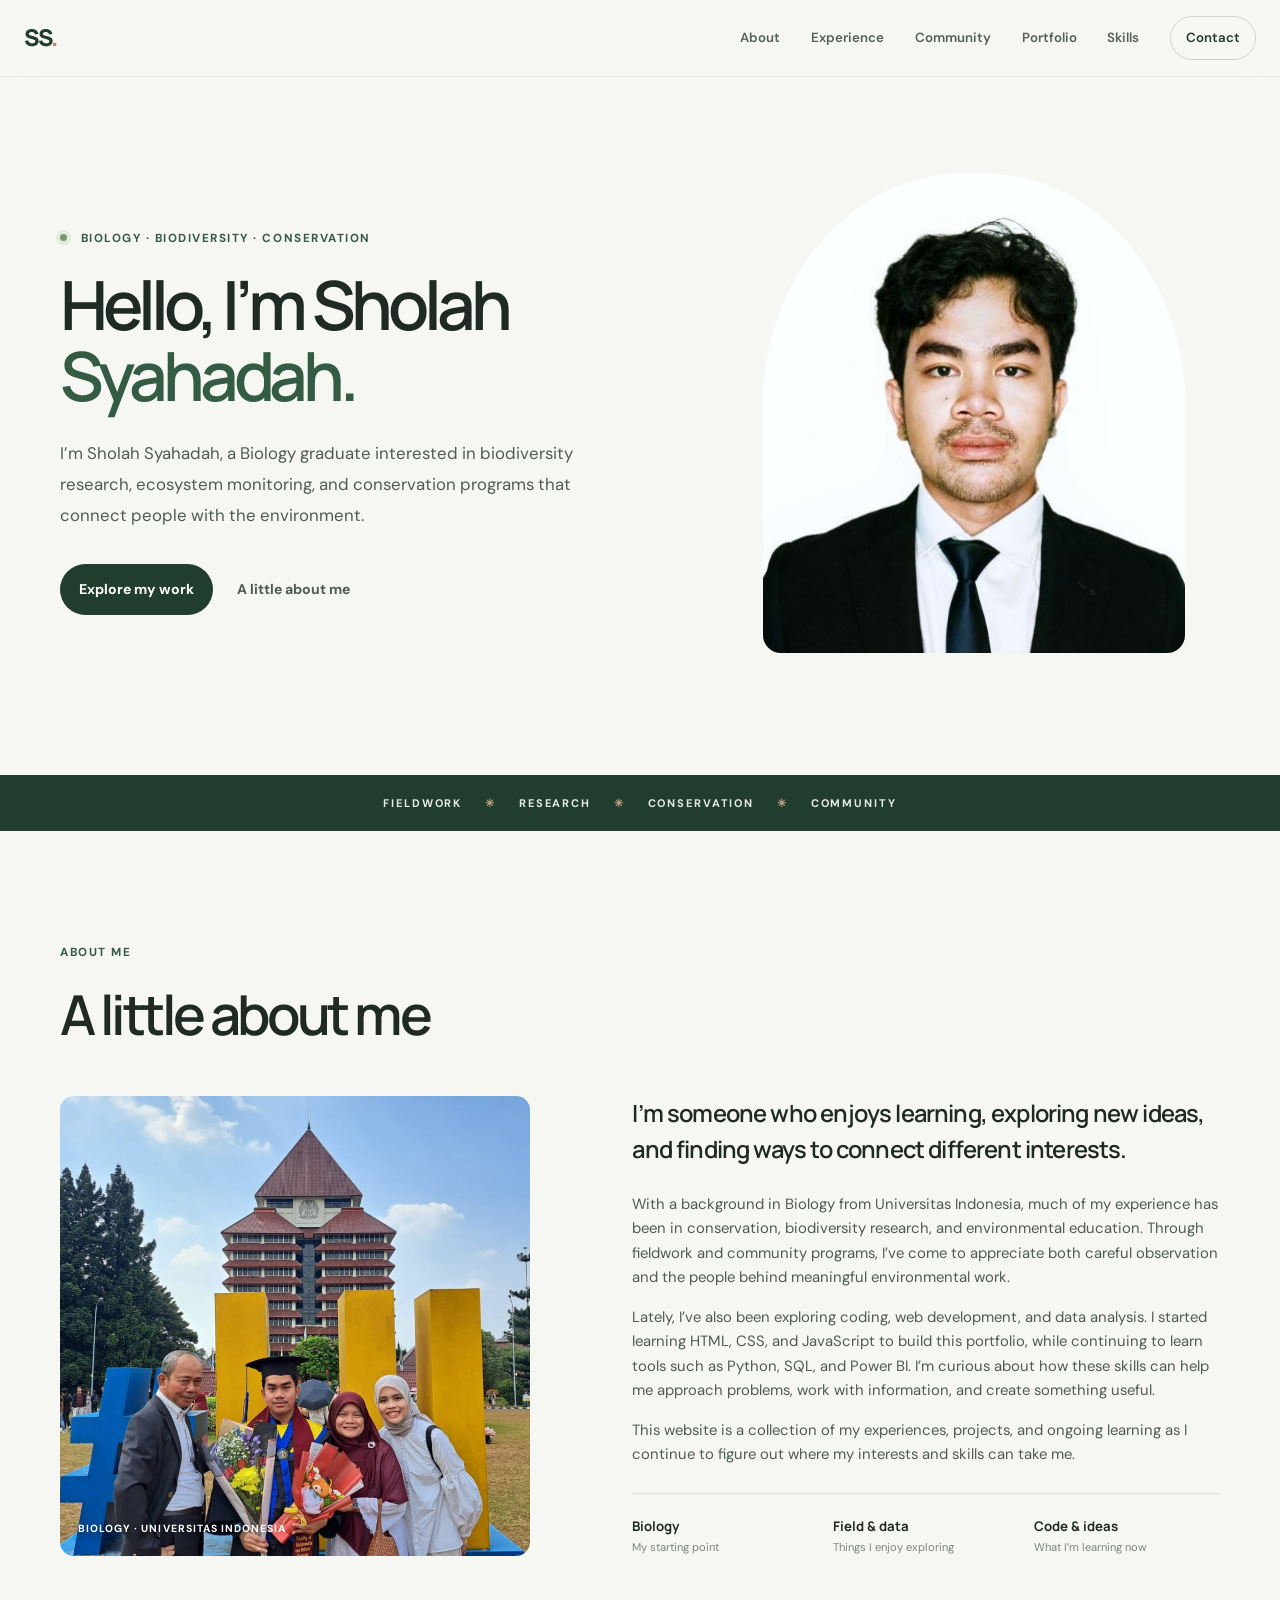
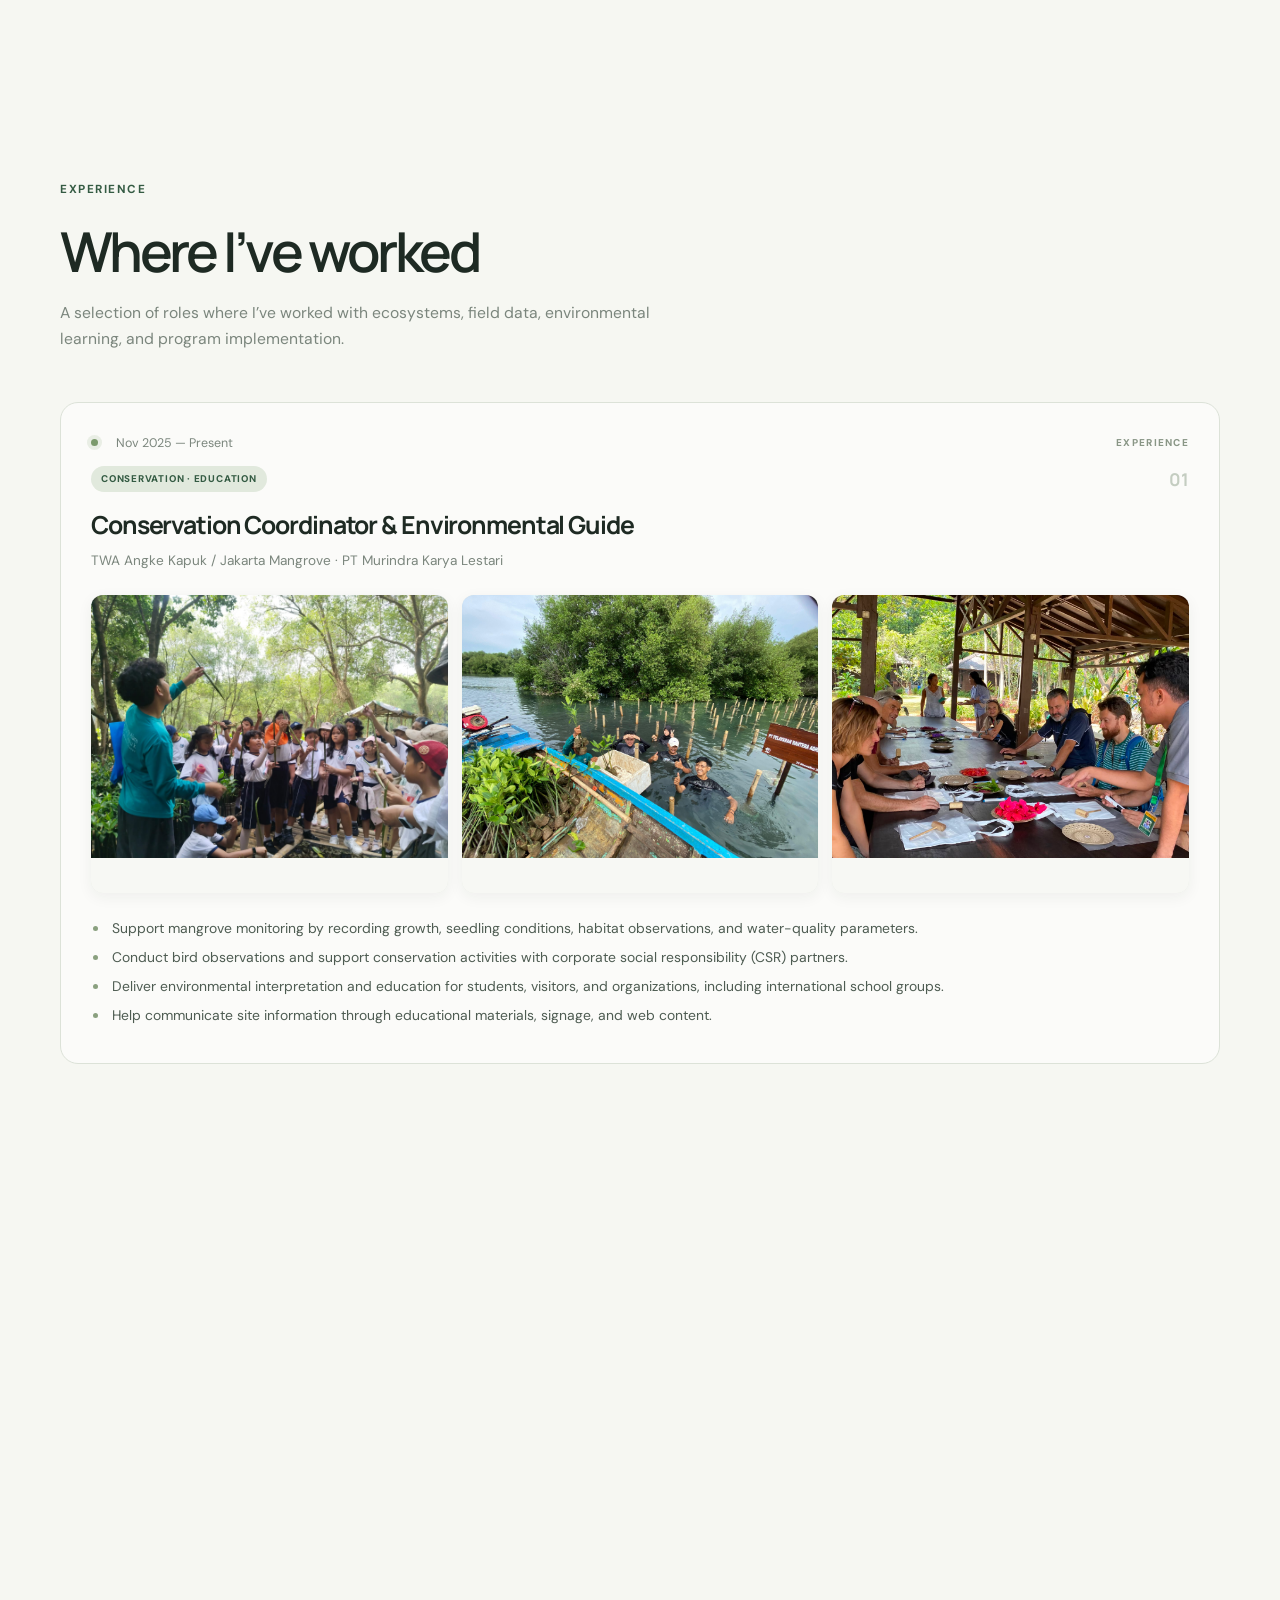
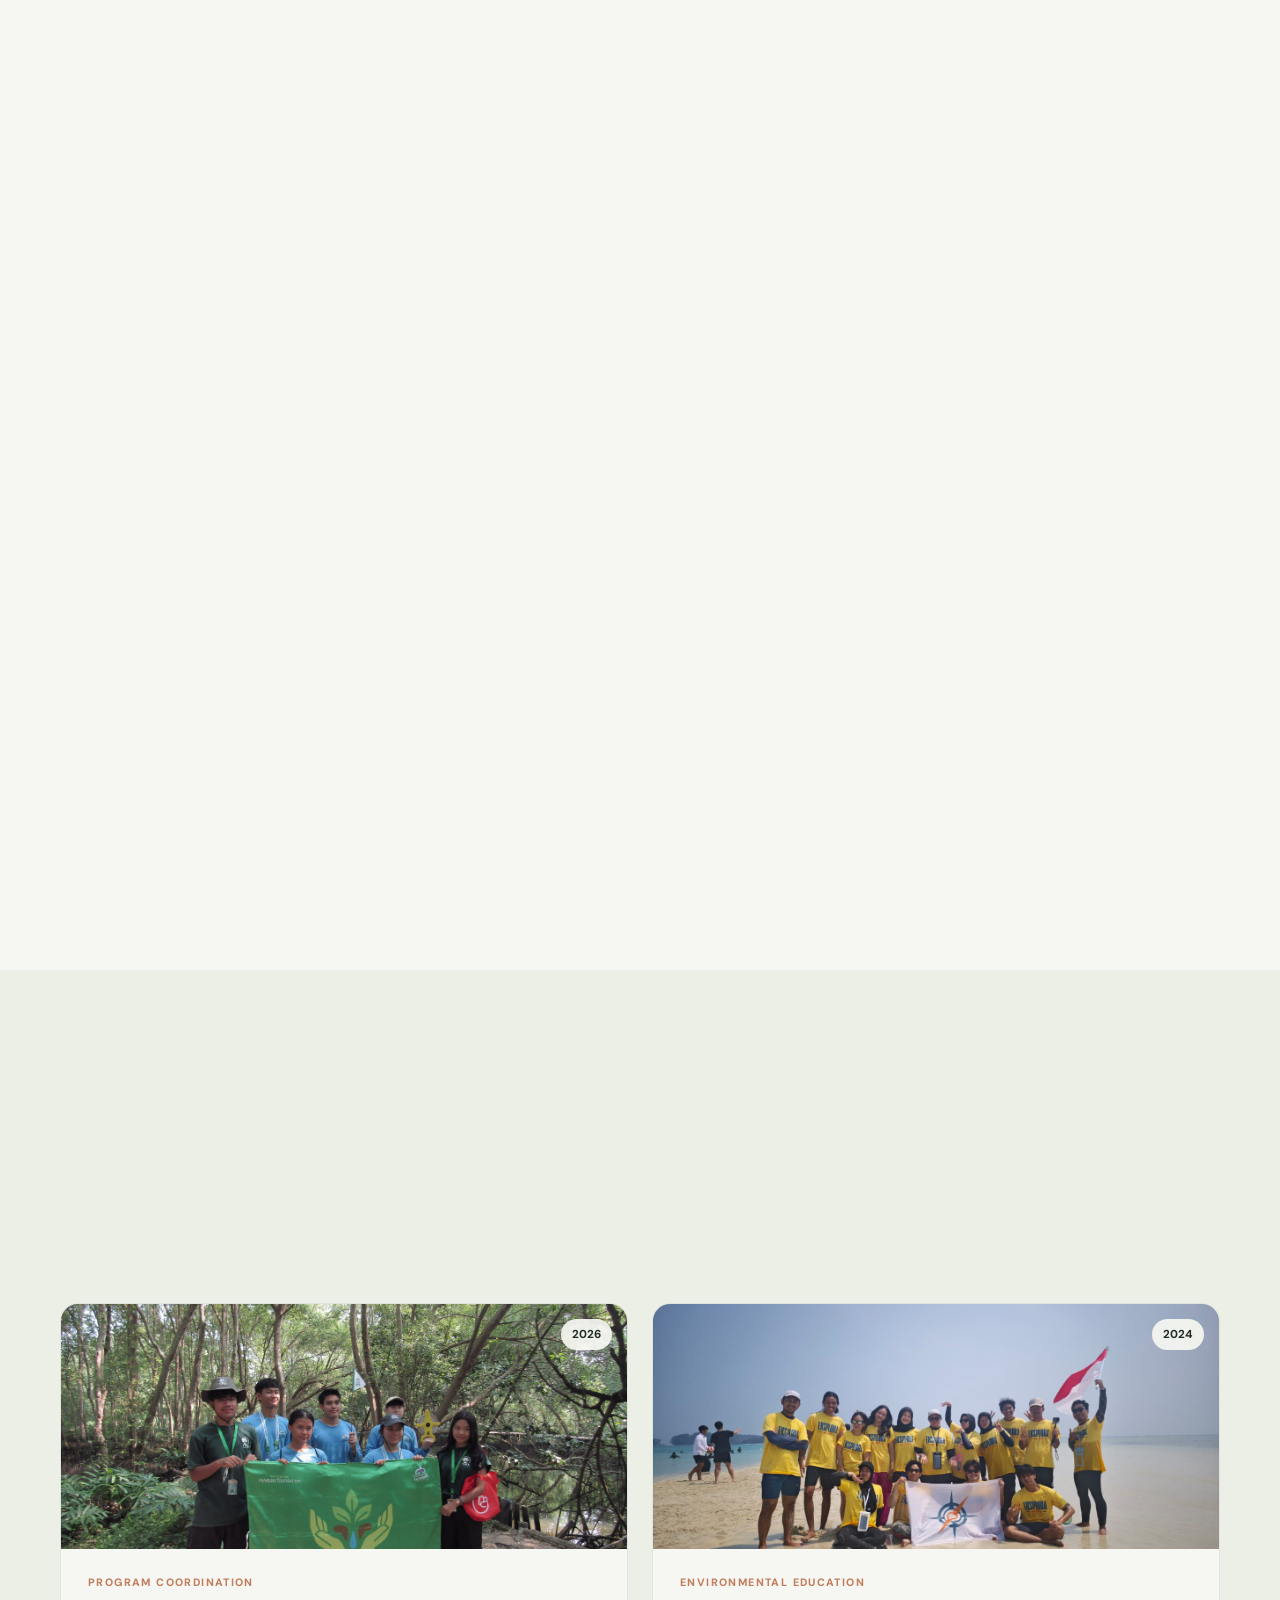
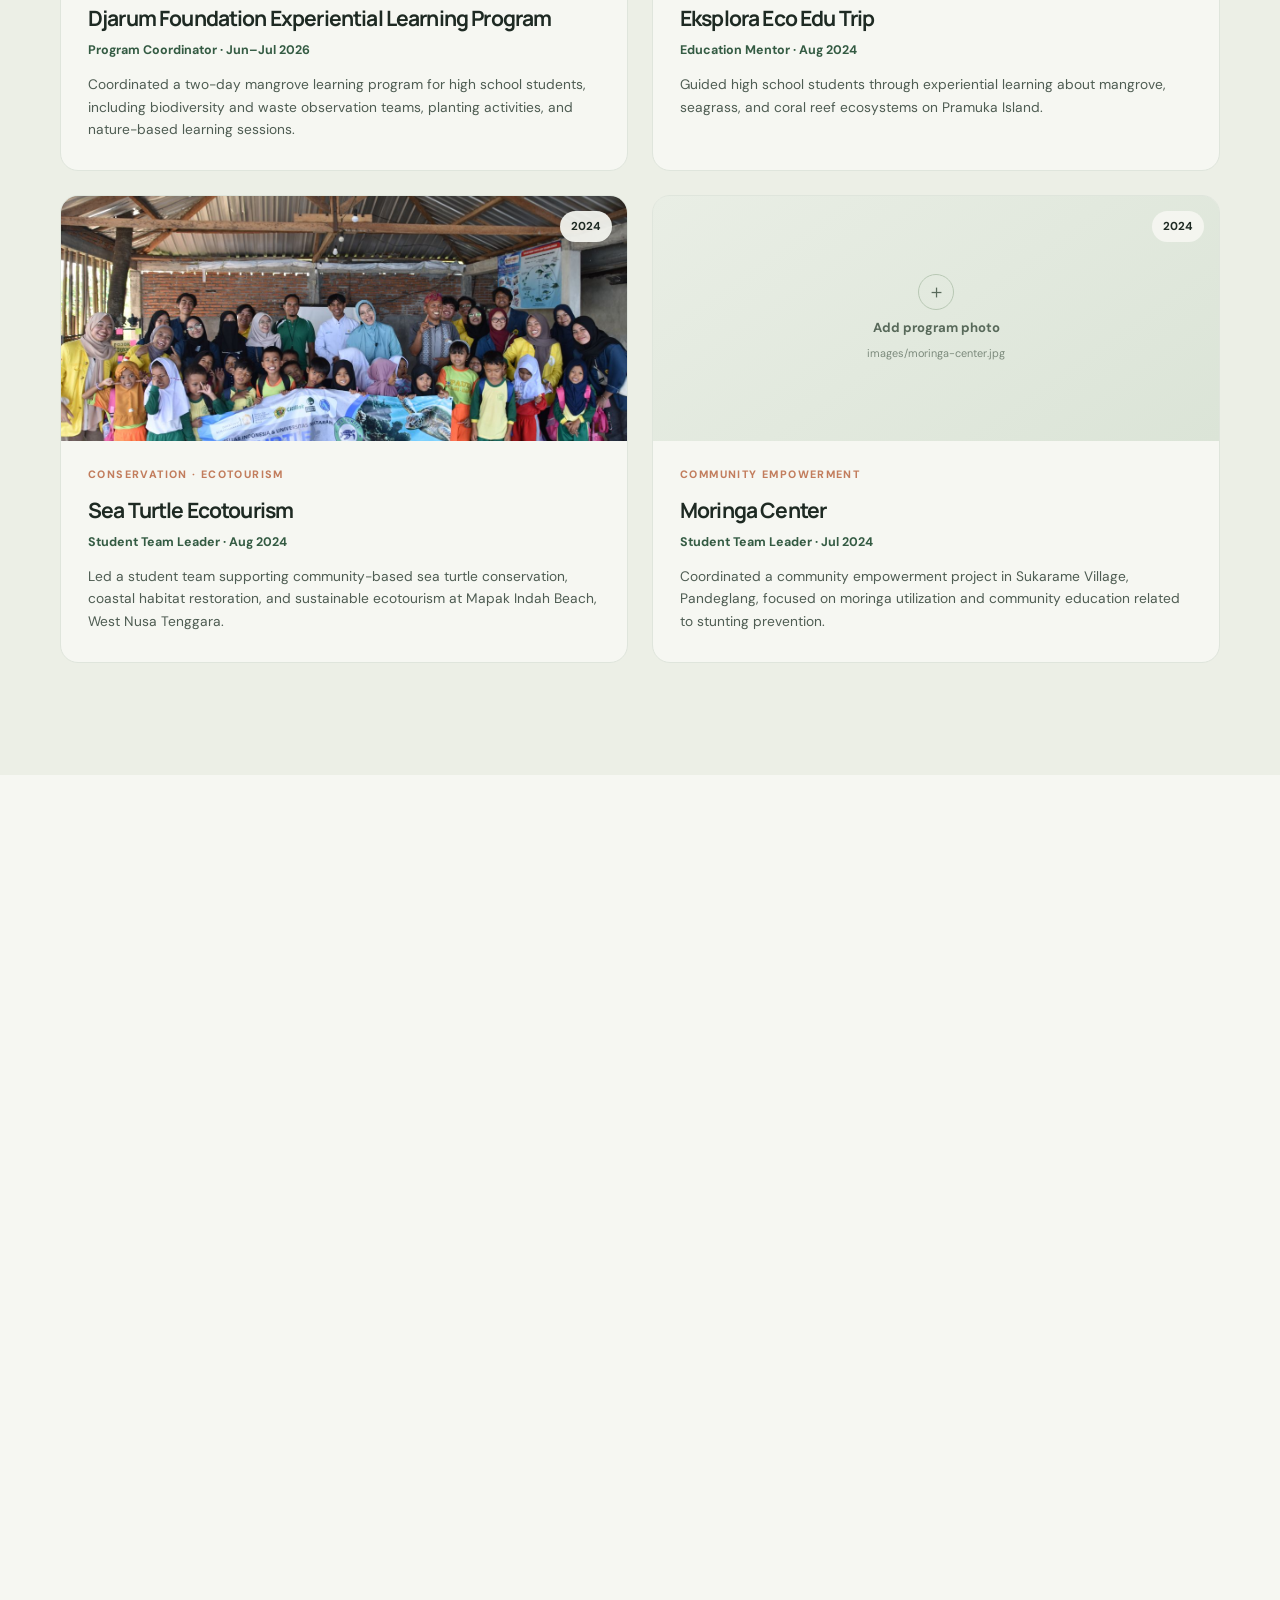
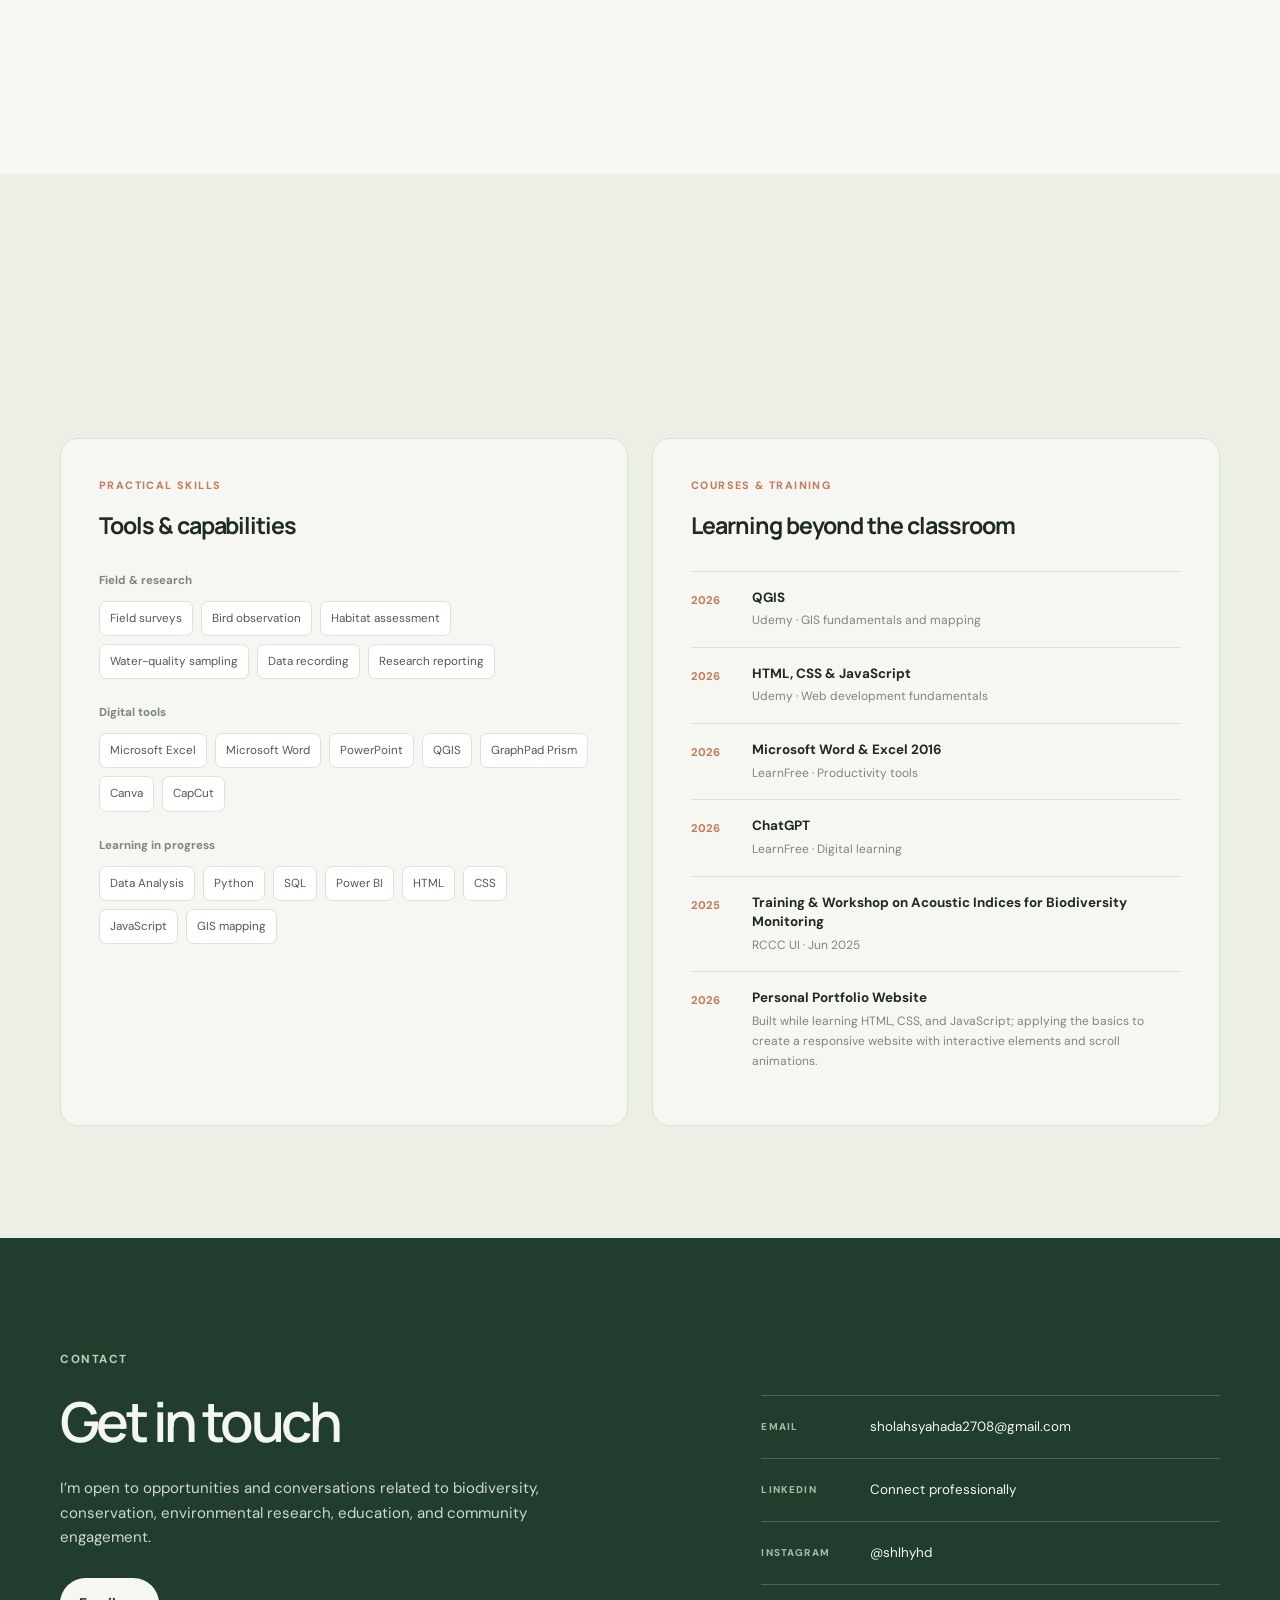
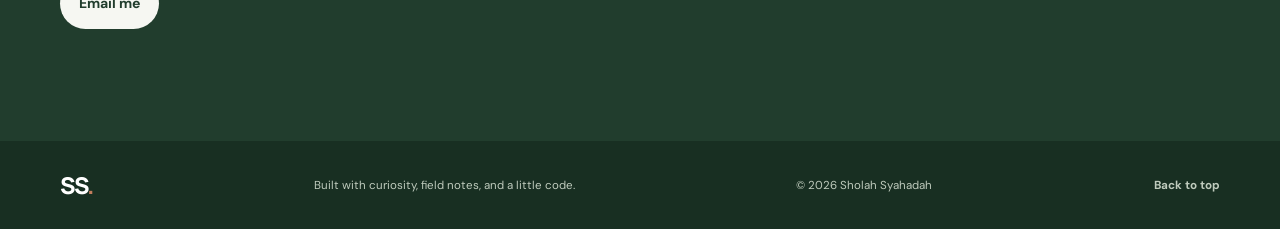
==== index.html @ a50bd627 "Move portfolio website files to repository root. Move portfolio website files to repository root." ====
<!doctype html>
<html lang="en">
  <head>
    <meta charset="UTF-8" />
    <meta name="viewport" content="width=device-width, initial-scale=1.0" />
    <meta name="theme-color" content="#f6f7f2" />
    <meta
      name="description"
      content="Sholah Syahadah — Biology graduate working across biodiversity research, conservation, environmental education, and community engagement."
    />
    <title>Sholah Syahadah | Conservation & Biodiversity</title>
    <link rel="preconnect" href="https://fonts.googleapis.com" />
    <link rel="preconnect" href="https://fonts.gstatic.com" crossorigin />
    <link
      href="https://fonts.googleapis.com/css2?family=DM+Sans:wght@400;500;600;700&family=Manrope:wght@400;500;600;700;800&display=swap"
      rel="stylesheet"
    />
    <link rel="stylesheet" href="style.css" />
    <script src="script.js" defer></script>
  </head>
  <body>
    <a class="skip-link" href="#main">Skip to content</a>

    <header class="site-header" id="top">
      <div class="nav-wrap">
        <a class="brand" href="#top" aria-label="Sholah Syahadah home"
          >SS<span>.</span></a
        >
        <button
          class="menu-toggle"
          type="button"
          aria-label="Open navigation menu"
          aria-expanded="false"
          aria-controls="primary-nav"
        >
          <span></span><span></span>
        </button>
        <nav class="primary-nav" id="primary-nav" aria-label="Main navigation">
          <a href="#about">About</a>
          <a href="#experience">Experience</a>
          <a href="#community">Community</a>
          <a href="#portfolio">Portfolio</a>
          <a href="#learning">Skills</a>
          <a class="nav-contact" href="#contact">Contact</a>
        </nav>
      </div>
    </header>

    <main id="main">
      <section class="hero section-shell">
        <div class="hero-copy reveal">
          <p class="eyebrow">
            <span class="status-dot"></span> Biology · Biodiversity ·
            Conservation
          </p>
          <h1>Hello, I’m Sholah<br /><span>Syahadah.</span></h1>
          <p class="hero-intro">
            I’m Sholah Syahadah, a Biology graduate interested in biodiversity
            research, ecosystem monitoring, and conservation programs that
            connect people with the environment.
          </p>
          <div class="hero-actions">
            <a class="button button-dark" href="#portfolio">Explore my work</a>
            <a class="text-link" href="#about">A little about me</a>
          </div>
        </div>
        <div class="hero-visual reveal reveal-delay">
          <div class="portrait-frame">
            <img
              src="images/foto-diri-sendiri.jpeg"
              alt="Portrait of Sholah Syahadah"
              class="hero-photo"
            />
            <div class="image-placeholder">
              <span class="placeholder-icon">＋</span>
              <strong>Add your portrait</strong>
              <span>images/foto-diri-sendiri.jpeg</span>
            </div>
          </div>
        </div>
      </section>

      <section class="intro-strip">
        <div class="section-shell strip-inner">
          <p>
            FIELDWORK <span>✳</span> RESEARCH <span>✳</span> CONSERVATION
            <span>✳</span> COMMUNITY
          </p>
        </div>
      </section>

      <section class="section-shell section-pad about-section" id="about">
        <div class="section-heading reveal">
          <p class="eyebrow">About Me</p>
          <h2>A little about me</h2>
        </div>
        <div class="about-grid">
          <div class="about-image-wrap reveal">
            <img
              src="images/foto-wisuda.jpeg"
              alt="A photo from Sholah's academic journey"
              loading="lazy"
            />
            <div class="image-placeholder">
              <span class="placeholder-icon">＋</span>
              <strong>Add a graduation or campus photo</strong>
              <span>images/graduation.jpg</span>
            </div>
            <span class="image-index">BIOLOGY · UNIVERSITAS INDONESIA</span>
          </div>
          <div class="about-copy reveal reveal-delay">
            <p class="large-copy">
              I’m someone who enjoys learning, exploring new ideas, and finding
              ways to connect different interests.
            </p>
            <p>
              With a background in Biology from Universitas Indonesia, much of
              my experience has been in conservation, biodiversity research, and
              environmental education. Through fieldwork and community programs,
              I’ve come to appreciate both careful observation and the people
              behind meaningful environmental work.
            </p>
            <p>
              Lately, I’ve also been exploring coding, web development, and data
              analysis. I started learning HTML, CSS, and JavaScript to build
              this portfolio, while continuing to learn tools such as Python,
              SQL, and Power BI. I’m curious about how these skills can help me
              approach problems, work with information, and create something
              useful.
            </p>
            <p>
              This website is a collection of my experiences, projects, and
              ongoing learning as I continue to figure out where my interests
              and skills can take me.
            </p>
            <div class="about-facts">
              <div><strong>Biology</strong><span>My starting point</span></div>
              <div>
                <strong>Field & data</strong
                ><span>Things I enjoy exploring</span>
              </div>
              <div>
                <strong>Code & ideas</strong><span>What I’m learning now</span>
              </div>
            </div>
          </div>
        </div>
      </section>

      <section class="section-shell section-pad" id="experience">
        <div class="section-heading reveal">
          <p class="eyebrow">Experience</p>
          <h2>Where I’ve worked</h2>
          <p class="section-lead">
            A selection of roles where I’ve worked with ecosystems, field data,
            environmental learning, and program implementation.
          </p>
        </div>

        <div class="experience-list">
          <article class="experience-card hover-card reveal">
            <div class="experience-content">
              <div class="experience-meta">
                <div class="experience-date">
                  <span class="date-dot"></span><span>Nov 2025 — Present</span>
                </div>
                <span class="experience-meta-label">EXPERIENCE</span>
              </div>

              <div class="experience-topline">
                <span class="tag">CONSERVATION · EDUCATION</span
                ><span class="card-number">01</span>
              </div>
              <h3>Conservation Coordinator & Environmental Guide</h3>
              <p class="organization">
                TWA Angke Kapuk / Jakarta Mangrove · PT Murindra Karya Lestari
              </p>
              <div class="experience-gallery">
                <figure class="experience-photo image-frame">
                  <img
                    src="images/TWA-1.jpeg"
                    alt="Mangrove conservation activity at TWA Angke Kapuk"
                    loading="lazy"
                  />
                  <div class="image-placeholder">
                    <span class="placeholder-icon">＋</span
                    ><strong>Conservation activity</strong
                    ><span>Add your photo · twa-angke-kapuk.jpg</span>
                  </div>
                  <figcaption></figcaption>
                </figure>
                <figure class="experience-photo image-frame">
                  <img
                    src="images/TWA-2.jpeg"
                    alt="Mangrove monitoring at TWA Angke Kapuk"
                    loading="lazy"
                  />
                  <div class="image-placeholder">
                    <span class="placeholder-icon">＋</span
                    ><strong>Mangrove monitoring</strong
                    ><span>Add your photo · twa-mangrove-monitoring.jpg</span>
                  </div>
                  <figcaption></figcaption>
                </figure>
                <figure class="experience-photo image-frame">
                  <img
                    src="images/TWA-3.jpeg"
                    alt="Environmental education at TWA Angke Kapuk"
                    loading="lazy"
                  />
                  <div class="image-placeholder">
                    <span class="placeholder-icon">＋</span
                    ><strong>Environmental education</strong
                    ><span
                      >Add your photo · twa-environmental-education.jpg</span
                    >
                  </div>
                  <figcaption></figcaption>
                </figure>
              </div>
              <ul class="clean-list">
                <li>
                  Support mangrove monitoring by recording growth, seedling
                  conditions, habitat observations, and water-quality
                  parameters.
                </li>
                <li>
                  Conduct bird observations and support conservation activities
                  with corporate social responsibility (CSR) partners.
                </li>
                <li>
                  Deliver environmental interpretation and education for
                  students, visitors, and organizations, including international
                  school groups.
                </li>
                <li>
                  Help communicate site information through educational
                  materials, signage, and web content.
                </li>
              </ul>
            </div>
          </article>

          <article class="experience-card hover-card reveal">
            <div class="experience-content">
              <div class="experience-meta">
                <div class="experience-date">
                  <span class="date-dot"></span><span>Jul — Aug 2025</span>
                </div>
                <span class="experience-meta-label">EXPERIENCE</span>
              </div>

              <div class="experience-topline">
                <span class="tag">BIODIVERSITY RESEARCH</span
                ><span class="card-number">02</span>
              </div>
              <h3>Biodiversity Research Intern</h3>
              <p class="organization">
                PT Agincourt Resources / RCCC UI · South Tapanuli, North Sumatra
              </p>
              <div class="experience-gallery">
                <figure class="experience-photo image-frame">
                  <img
                    src="images/RCCC-UI-1.jpg"
                    alt="Hornbill biodiversity survey near PT Agincourt Resources"
                    loading="lazy"
                  />
                  <div class="image-placeholder">
                    <span class="placeholder-icon">＋</span
                    ><strong>Forest survey</strong
                    ><span>Add your photo · agincourt-hornbill-survey.jpg</span>
                  </div>
                  <figcaption></figcaption>
                </figure>
                <figure class="experience-photo image-frame">
                  <img
                    src="images/RCCC-UI-2.jpg"
                    alt="Forest fieldwork during hornbill survey"
                    loading="lazy"
                  />
                  <div class="image-placeholder">
                    <span class="placeholder-icon">＋</span
                    ><strong>Field observations</strong
                    ><span>Add your photo · agincourt-forest-survey.jpg</span>
                  </div>
                  <figcaption></figcaption>
                </figure>
                <figure class="experience-photo image-frame">
                  <img
                    src="images/RCCC UI-3.jpeg"
                    alt="Hornbill observation during biodiversity research"
                    loading="lazy"
                  />
                  <div class="image-placeholder">
                    <span class="placeholder-icon">＋</span
                    ><strong>Hornbill research</strong
                    ><span
                      >Add your photo · agincourt-hornbill-observation.jpg</span
                    >
                  </div>
                  <figcaption></figcaption>
                </figure>
              </div>
              <ul class="clean-list">
                <li>
                  Conducted hornbill diversity surveys in conserved forest areas
                  near PT Agincourt Resources’ gold mining operations using the
                  point-count method across five survey routes.
                </li>
                <li>
                  Recorded hornbill observations and survey data, including
                  encounter details and potential nesting trees.
                </li>
                <li>
                  Documented habitat features and potential nesting sites to
                  support the study of hornbill ecology in the survey area.
                </li>
                <li>
                  Organized field records and contributed to research
                  documentation and reporting.
                </li>
              </ul>
              <p class="caution-note">
                Research experience in forest biodiversity surveys near a mining
                area; not a direct assessment of mining impacts.
              </p>
            </div>
          </article>

          <article class="experience-card hover-card reveal">
            <div class="experience-content">
              <div class="experience-meta">
                <div class="experience-date">
                  <span class="date-dot"></span><span>Feb 2024 — Jun 2025</span>
                </div>
                <span class="experience-meta-label">EXPERIENCE</span>
              </div>

              <div class="experience-topline">
                <span class="tag">LABORATORY · DATA</span
                ><span class="card-number">03</span>
              </div>
              <h3>Laboratory Assistant</h3>
              <p class="organization">
                Department of Biology, Universitas Indonesia
              </p>
              <div class="experience-gallery">
                <figure class="experience-photo image-frame">
                  <img
                    src="images/Aslab-1.jpeg"
                    alt="Biology laboratory activities at Universitas Indonesia"
                    loading="lazy"
                  />
                  <div class="image-placeholder">
                    <span class="placeholder-icon">＋</span
                    ><strong>Laboratory practical</strong
                    ><span>Add your photo · ui-laboratory-assistant.jpg</span>
                  </div>
                  <figcaption></figcaption>
                </figure>
                <figure class="experience-photo image-frame">
                  <img
                    src="images/Aslab-2.jpeg"
                    alt="Laboratory practical at Universitas Indonesia"
                    loading="lazy"
                  />
                  <div class="image-placeholder">
                    <span class="placeholder-icon">＋</span
                    ><strong>Student guidance</strong
                    ><span>Add your photo · ui-lab-practical.jpg</span>
                  </div>
                  <figcaption></figcaption>
                </figure>
                <figure class="experience-photo image-frame">
                  <img
                    src="images/Aslab-3.jpeg"
                    alt="Laboratory preparation at Universitas Indonesia"
                    loading="lazy"
                  />
                  <div class="image-placeholder">
                    <span class="placeholder-icon">＋</span
                    ><strong>Lab preparation</strong
                    ><span>Add your photo · ui-lab-preparation.jpg</span>
                  </div>
                  <figcaption></figcaption>
                </figure>
              </div>
              <ul class="clean-list">
                <li>
                  Supported practical sessions in Animal Structure, Animal
                  Diversity, Animal Physiology, and Ecology.
                </li>
                <li>
                  Assisted with laboratory preparation, student guidance, sample
                  handling, and water and blood sampling activities.
                </li>
                <li>
                  Coordinated assistant schedules, task allocation, preparation,
                  and documentation with instructors and fellow assistants.
                </li>
              </ul>
            </div>
          </article>
        </div>
      </section>

      <section class="community-section" id="community">
        <div class="section-shell section-pad">
          <div class="section-heading reveal">
            <p class="eyebrow">Community & Volunteering</p>
            <h2>Community and environmental programs</h2>
            <p class="section-lead">
              I’ve supported learning and community programs that bring
              environmental topics closer to students and local communities.
            </p>
          </div>

          <div class="program-grid">
            <article class="program-card hover-card reveal">
              <div class="program-image">
                <img
                  src="images/Kegiatan-djarum-1.JPG"
                  alt="Student experiential learning program at a mangrove site"
                  loading="lazy"
                />
                <div class="image-placeholder">
                  <span class="placeholder-icon">＋</span
                  ><strong>Add program photo</strong
                  ><span>images/djarum-program.jpg</span>
                </div>
                <span class="program-year">2026</span>
              </div>
              <div class="program-body">
                <p class="card-kicker">PROGRAM COORDINATION</p>
                <h3>Djarum Foundation Experiential Learning Program</h3>
                <p class="program-role">Program Coordinator · Jun–Jul 2026</p>
                <p>
                  Coordinated a two-day mangrove learning program for high
                  school students, including biodiversity and waste observation
                  teams, planting activities, and nature-based learning
                  sessions.
                </p>
              </div>
            </article>

            <article class="program-card hover-card reveal">
              <div class="program-image">
                <img
                  src="images/Eksplora.jpeg"
                  alt="Environmental education activity with students"
                  loading="lazy"
                />
                <div class="image-placeholder">
                  <span class="placeholder-icon">＋</span
                  ><strong>Add program photo</strong
                  ><span>images/explora-eco-edu.jpg</span>
                </div>
                <span class="program-year">2024</span>
              </div>
              <div class="program-body">
                <p class="card-kicker">ENVIRONMENTAL EDUCATION</p>
                <h3>Eksplora Eco Edu Trip</h3>
                <p class="program-role">Education Mentor · Aug 2024</p>
                <p>
                  Guided high school students through experiential learning
                  about mangrove, seagrass, and coral reef ecosystems on Pramuka
                  Island.
                </p>
              </div>
            </article>

            <article class="program-card hover-card reveal">
              <div class="program-image">
                <img
                  src="images/Sea-turtle-ecotourism.jpg"
                  alt="Coastal conservation and sea turtle ecotourism program"
                  loading="lazy"
                />
                <div class="image-placeholder">
                  <span class="placeholder-icon">＋</span
                  ><strong>Add program photo</strong
                  ><span>images/sea-turtle-program.jpg</span>
                </div>
                <span class="program-year">2024</span>
              </div>
              <div class="program-body">
                <p class="card-kicker">CONSERVATION · ECOTOURISM</p>
                <h3>Sea Turtle Ecotourism</h3>
                <p class="program-role">Student Team Leader · Aug 2024</p>
                <p>
                  Led a student team supporting community-based sea turtle
                  conservation, coastal habitat restoration, and sustainable
                  ecotourism at Mapak Indah Beach, West Nusa Tenggara.
                </p>
              </div>
            </article>

            <article class="program-card hover-card reveal">
              <div class="program-image">
                <img
                  src="images/moringa-center.jpg"
                  alt="Community empowerment program in Pandeglang"
                  loading="lazy"
                />
                <div class="image-placeholder">
                  <span class="placeholder-icon">＋</span
                  ><strong>Add program photo</strong
                  ><span>images/moringa-center.jpg</span>
                </div>
                <span class="program-year">2024</span>
              </div>
              <div class="program-body">
                <p class="card-kicker">COMMUNITY EMPOWERMENT</p>
                <h3>Moringa Center</h3>
                <p class="program-role">Student Team Leader · Jul 2024</p>
                <p>
                  Coordinated a community empowerment project in Sukarame
                  Village, Pandeglang, focused on moringa utilization and
                  community education related to stunting prevention.
                </p>
              </div>
            </article>
          </div>
        </div>
      </section>

      <section
        class="section-shell section-pad portfolio-section"
        id="portfolio"
      >
        <div class="section-heading reveal">
          <p class="eyebrow">Projects</p>
          <h2>Selected projects and research</h2>
          <p class="section-lead">
            A closer look at field projects, biodiversity work, and science
            communication that have shaped my interests.
          </p>
        </div>

        <div class="project-grid">
          <article class="project-card hover-card reveal">
            <div class="project-image">
              <img
                src="images/Ekspresso.jpeg"
                alt="Marine biodiversity expedition at Pari Island"
                loading="lazy"
              />
              <div class="image-placeholder">
                <span class="placeholder-icon">＋</span
                ><strong>Add expedition photo</strong
                ><span>images/ekspresso-expedition.jpg</span>
              </div>
              <span class="project-type">MARINE BIODIVERSITY</span>
            </div>
            <div class="project-body">
              <p class="project-meta">EKSPRESSO UI · JUL 2023</p>
              <h3>Pari Island Biodiversity Expedition</h3>
              <p>
                Worked as Project Officer and Expeditioner on a marine
                biodiversity expedition, supporting field activities related to
                seagrass cover, coral reef cover, and marine fish diversity.
              </p>
            </div>
          </article>

          <article class="project-card hover-card reveal">
            <div class="project-image">
              <img
                src="images/Wisuda.jpg"
                alt="Sholah at the undergraduate thesis defense, with the research title displayed on screen"
                loading="lazy"
              />
              <div class="image-placeholder">
                <span class="placeholder-icon">＋</span
                ><strong>Add thesis defense photo</strong
                ><span>images/thesis-defense.jpg</span>
              </div>
              <span class="project-type">ECOLOGICAL DATA</span>
            </div>
            <div class="project-body">
              <p class="project-meta">UNDERGRADUATE THESIS · 2025</p>
              <h3>Peatland Habitat Assessment</h3>
              <p>
                Investigated physicochemical conditions in the habitat of
                <em>Utricularia gibba</em> L. at Haji Muksin Canal, West
                Kalimantan, using repeated water-quality measurements and
                statistical analysis.
              </p>
            </div>
          </article>

          <article class="project-card hover-card reveal">
            <div class="project-image">
              <img
                src="images/Puskurjar.jpg"
                alt="Biodiversity learning materials and curriculum development"
                loading="lazy"
              />
              <div class="image-placeholder">
                <span class="placeholder-icon">＋</span
                ><strong>Add learning material photo</strong
                ><span>images/curriculum-module.jpg</span>
              </div>
              <span class="project-type">SCIENCE COMMUNICATION</span>
            </div>
            <div class="project-body">
              <p class="project-meta">PUSKURJAR · MAR–MAY 2024</p>
              <h3>Biodiversity Learning Module</h3>
              <p>
                Contributed to curriculum materials on biodiversity, including
                classification, ecological interactions, and conservation, with
                attention to scientific accuracy and clear learning objectives.
              </p>
            </div>
          </article>
        </div>
        <p class="portfolio-note reveal">
          This website is a growing record of my work. More field notes, project
          documentation, and data visualizations can be added over time.
        </p>
      </section>

      <section class="learning-section" id="learning">
        <div class="section-shell section-pad">
          <div class="section-heading reveal">
            <p class="eyebrow">Skills & Learning</p>
            <h2>Skills and learning</h2>
          </div>
          <div class="learning-grid">
            <div class="skills-panel hover-card reveal">
              <p class="card-kicker">PRACTICAL SKILLS</p>
              <h3>Tools &amp; capabilities</h3>
              <div class="skill-group">
                <span class="skill-label">Field & research</span>
                <div class="skill-tags">
                  <span>Field surveys</span><span>Bird observation</span
                  ><span>Habitat assessment</span
                  ><span>Water-quality sampling</span><span>Data recording</span
                  ><span>Research reporting</span>
                </div>
              </div>
              <div class="skill-group">
                <span class="skill-label">Digital tools</span>
                <div class="skill-tags">
                  <span>Microsoft Excel</span><span>Microsoft Word</span
                  ><span>PowerPoint</span><span>QGIS</span
                  ><span>GraphPad Prism</span><span>Canva</span
                  ><span>CapCut</span>
                </div>
              </div>
              <div class="skill-group">
                <span class="skill-label">Learning in progress</span>
                <div class="skill-tags">
                  <span>Data Analysis</span><span>Python</span><span>SQL</span
                  ><span>Power BI</span><span>HTML</span><span>CSS</span
                  ><span>JavaScript</span><span>GIS mapping</span>
                </div>
              </div>
            </div>
            <div class="courses-panel hover-card reveal reveal-delay">
              <p class="card-kicker">COURSES & TRAINING</p>
              <h3>Learning beyond the classroom</h3>
              <div class="course-item">
                <span class="course-year">2026</span>
                <div>
                  <strong>QGIS</strong
                  ><span>Udemy · GIS fundamentals and mapping</span>
                </div>
              </div>
              <div class="course-item">
                <span class="course-year">2026</span>
                <div>
                  <strong>HTML, CSS & JavaScript</strong
                  ><span>Udemy · Web development fundamentals</span>
                </div>
              </div>
              <div class="course-item">
                <span class="course-year">2026</span>
                <div>
                  <strong>Microsoft Word & Excel 2016</strong
                  ><span>LearnFree · Productivity tools</span>
                </div>
              </div>
              <div class="course-item">
                <span class="course-year">2026</span>
                <div>
                  <strong>ChatGPT</strong
                  ><span>LearnFree · Digital learning</span>
                </div>
              </div>
              <div class="course-item">
                <span class="course-year">2025</span>
                <div>
                  <strong
                    >Training & Workshop on Acoustic Indices for Biodiversity
                    Monitoring</strong
                  ><span>RCCC UI · Jun 2025</span>
                </div>
              </div>
              <div class="course-item">
                <span class="course-year">2026</span>
                <div>
                  <strong>Personal Portfolio Website</strong
                  ><span
                    >Built while learning HTML, CSS, and JavaScript; applying
                    the basics to create a responsive website with interactive
                    elements and scroll animations.</span
                  >
                </div>
              </div>
            </div>
          </div>
        </div>
      </section>

      <section class="contact-section" id="contact">
        <div class="section-shell section-pad contact-grid">
          <div class="contact-copy reveal">
            <p class="eyebrow">Contact</p>
            <h2>Get in touch</h2>
            <p>
              I’m open to opportunities and conversations related to
              biodiversity, conservation, environmental research, education, and
              community engagement.
            </p>
            <a
              class="button button-light"
              href="mailto:sholahsyahada2708@gmail.com"
              >Email me</a
            >
          </div>
          <div class="contact-links reveal reveal-delay">
            <a href="mailto:sholahsyahada2708@gmail.com"
              ><span class="contact-label">EMAIL</span
              ><span>sholahsyahada2708@gmail.com</span></a
            >
            <a
              href="https://www.linkedin.com/in/sholah-syahadah/"
              target="_blank"
              rel="noopener noreferrer"
              ><span class="contact-label">LINKEDIN</span
              ><span>Connect professionally</span></a
            >
            <a
              href="https://www.instagram.com/shlhyhd/"
              target="_blank"
              rel="noopener noreferrer"
              ><span class="contact-label">INSTAGRAM</span
              ><span>@shlhyhd</span></a
            >
          </div>
        </div>
      </section>
    </main>

    <footer class="site-footer">
      <div class="section-shell footer-inner">
        <a class="brand footer-brand" href="#top">SS<span>.</span></a>
        <p>Built with curiosity, field notes, and a little code.</p>
        <p>© <span id="year"></span> Sholah Syahadah</p>
        <a class="back-top" href="#top">Back to top</a>
      </div>
    </footer>
  </body>
</html>
---- style.css ----
/* -------------------------------------------------------
   SHOLAH SYAHADAH — portfolio styles
   Palette: warm off-white, forest green, muted clay
-------------------------------------------------------- */
:root {
  --paper: #f6f7f2;
  --paper-deep: #ecefe6;
  --white: #ffffff;
  --ink: #1e2a23;
  --ink-soft: #4e5c52;
  --muted: #7b867d;
  --line: #dce2d8;
  --green: #345b43;
  --green-dark: #213d2d;
  --green-pale: #e1e9dd;
  --clay: #c27d5d;
  --radius: 18px;
  --shadow: 0 14px 40px rgba(31, 54, 39, .08);
  --font-body: "DM Sans", sans-serif;
  --font-display: "Manrope", sans-serif;
}
* { box-sizing: border-box; }
html { scroll-behavior: smooth; scroll-padding-top: 90px; }
body { margin: 0; background: var(--paper); color: var(--ink); font-family: var(--font-body); line-height: 1.65; -webkit-font-smoothing: antialiased; }
img { display: block; width: 100%; height: 100%; object-fit: cover; }
a { color: inherit; text-decoration: none; }
button, a { -webkit-tap-highlight-color: transparent; }
button { font: inherit; }
::selection { background: #cdddc8; color: var(--ink); }
.section-shell { width: min(1160px, calc(100% - 64px)); margin-inline: auto; }
.section-pad { padding-block: 112px; }
.skip-link { position: absolute; left: 16px; top: -60px; z-index: 999; background: var(--green-dark); color: white; padding: 10px 14px; border-radius: 8px; }
.skip-link:focus { top: 12px; }
.site-header { position: sticky; top: 0; z-index: 100; background: rgba(246,247,242,.88); backdrop-filter: blur(16px); border-bottom: 1px solid rgba(220,226,216,.72); }
.nav-wrap { width: min(1240px, calc(100% - 48px)); min-height: 76px; margin: auto; display: flex; align-items: center; justify-content: space-between; gap: 28px; }
.brand { font: 800 1.45rem/1 var(--font-display); letter-spacing: -.08em; color: var(--green-dark); }
.brand span { color: var(--clay); }
.primary-nav { display: flex; align-items: center; gap: clamp(16px, 2.4vw, 32px); }
.primary-nav a { color: #536057; font-size: .83rem; font-weight: 600; transition: color .2s ease; }
.primary-nav a:hover, .primary-nav a:focus-visible { color: var(--clay); }
.primary-nav .nav-contact { color: var(--green-dark); padding: 10px 15px; border: 1px solid #cbd5c9; border-radius: 999px; }
.nav-contact span { margin-left: 7px; }
.menu-toggle { display: none; border: 1px solid var(--line); background: transparent; border-radius: 10px; width: 44px; height: 42px; padding: 11px; cursor: pointer; }
.menu-toggle span { display: block; width: 100%; height: 2px; background: var(--ink); margin: 5px 0; transition: transform .25s ease; }

.hero { min-height: 690px; padding-block: 78px 86px; display: grid; grid-template-columns: 1.05fr .85fr; align-items: center; gap: clamp(44px, 8vw, 110px); position: relative; }
.eyebrow { color: var(--green); font-size: .73rem; font-weight: 700; letter-spacing: .13em; text-transform: uppercase; margin: 0 0 20px; }
.status-dot, .date-dot { display: inline-block; width: 7px; height: 7px; border-radius: 50%; background: #7b9a6c; margin-right: 9px; vertical-align: 1px; box-shadow: 0 0 0 4px rgba(123,154,108,.14); }
h1, h2, h3, h4, p { margin-top: 0; }
h1, h2, h3 { font-family: var(--font-display); }
h1 { font-size: clamp(2.8rem, 5.3vw, 5.15rem); letter-spacing: -.075em; line-height: 1.06; font-weight: 600; margin-bottom: 26px; }
h1 span, h2 span { color: var(--green); }
.hero-intro { color: var(--ink-soft); max-width: 570px; font-size: 1.05rem; line-height: 1.85; }
.hero-actions { display: flex; align-items: center; gap: 24px; flex-wrap: wrap; margin-top: 32px; }
.button { display: inline-flex; align-items: center; justify-content: center; gap: 18px; padding: 14px 19px; border-radius: 999px; font-weight: 700; font-size: .88rem; transition: transform .22s ease, box-shadow .22s ease, background .22s ease; }
.button:hover { transform: translateY(-3px); box-shadow: 0 10px 22px rgba(30,42,35,.13); }
.button-dark { background: var(--green-dark); color: white; }
.button-dark:hover { background: var(--green); }
.button-light { background: var(--paper); color: var(--green-dark); }
.text-link { font-size: .88rem; font-weight: 700; color: var(--ink-soft); }
.text-link span { margin-left: 5px; transition: margin .2s ease; }
.text-link:hover span { margin-left: 10px; }
.note-line { flex: 0 0 28px; height: 1px; background: var(--clay); margin-top: 12px; }
.hero-visual { position: relative; width: min(100%, 440px); justify-self: center; padding: 18px 18px 36px 0; }
.portrait-frame { position: relative; height: 480px; background: var(--paper-deep); border-radius: 48% 48% 18px 18px; overflow: hidden; z-index: 1; }
.hero-photo { object-position: center; }
.caption-kicker, .mini-label { color: var(--clay); font-size: .63rem; letter-spacing: .13em; font-weight: 800; }
.floating-caption > span:nth-child(2) { font-weight: 700; font-size: .86rem; line-height: 1.4; }
.caption-location { color: var(--muted); font-size: .75rem; }
@keyframes scrollDot { 0% { opacity: 0; transform: translateY(0); } 30% { opacity: 1; } 100% { opacity: 0; transform: translateY(10px); } }

.intro-strip { background: var(--green-dark); color: #e6ece2; }
.strip-inner { padding-block: 19px; text-align: center; }
.strip-inner p { margin: 0; font-size: .69rem; letter-spacing: .17em; font-weight: 700; }
.strip-inner span { color: #c5a083; padding-inline: 18px; }

.section-heading { margin-bottom: 50px; }
.section-heading h2, .contact-copy h2 { font-size: clamp(2.1rem, 4.3vw, 3.8rem); line-height: 1.13; letter-spacing: -.065em; font-weight: 600; margin-bottom: 18px; }
.section-lead { max-width: 620px; color: var(--muted); font-size: .98rem; margin-bottom: 0; }
.about-grid { display: grid; grid-template-columns: .8fr 1fr; align-items: center; gap: clamp(50px, 8vw, 110px); }
.about-image-wrap { height: 460px; position: relative; background: var(--paper-deep); border-radius: 14px; overflow: hidden; }
.about-image-wrap img { object-position: center; }
.image-index { position: absolute; left: 18px; bottom: 18px; color: white; font-size: .65rem; letter-spacing: .1em; font-weight: 700; text-shadow: 0 1px 7px rgba(0,0,0,.5); z-index: 3; }
.about-copy p { color: var(--ink-soft); font-size: .93rem; }
.about-copy .large-copy { font: 600 1.48rem/1.55 var(--font-display); color: var(--ink); letter-spacing: -.035em; }
.about-facts { display: grid; grid-template-columns: repeat(3, 1fr); gap: 15px; padding-top: 23px; margin-top: 26px; border-top: 1px solid var(--line); }
.about-facts div { display: flex; flex-direction: column; gap: 3px; }
.about-facts strong { font: 700 .83rem var(--font-display); }
.about-facts span { font-size: .7rem; color: var(--muted); }

.journey-section, .community-section, .learning-section { background: var(--paper-deep); }
.journey-card { display: grid; grid-template-columns: 140px 1fr 60px; gap: 28px; background: var(--paper); border: 1px solid #e0e5dc; border-radius: var(--radius); padding: clamp(26px, 4vw, 48px); align-items: start; }
.journey-date { color: var(--green); font-size: .83rem; font-weight: 700; padding-top: 5px; }
.card-kicker { color: var(--clay); font-size: .67rem; letter-spacing: .13em; font-weight: 800; margin-bottom: 12px; }
.journey-main h3 { font-size: 1.65rem; letter-spacing: -.04em; margin-bottom: 7px; }
.journey-subtitle { color: var(--muted); font-size: .85rem; }
.thesis-box { border-left: 2px solid #cbd8c5; padding-left: 20px; margin-top: 27px; }
.thesis-box h4 { font: 600 1.03rem/1.55 var(--font-display); margin: 9px 0 12px; max-width: 750px; }
.clean-list { padding-left: 18px; margin: 13px 0 0; color: var(--ink-soft); font-size: .87rem; }
.clean-list li { padding-left: 3px; margin: 6px 0; }
.clean-list li::marker { color: #8aa07f; }
.journey-mark { font: 700 2.5rem/1 var(--font-display); letter-spacing: -.08em; color: #dce4d8; text-align: right; }
.journey-footnote { margin-top: 20px; color: var(--muted); font-size: .8rem; }
.journey-footnote span { color: var(--clay); margin-right: 7px; }

/* Experience: full-width cards with balanced photo triptychs and no empty date column. */
.experience-list { display: grid; gap: 24px; }
.experience-card { display: block; padding: 30px; border: 1px solid var(--line); border-radius: 18px; background: rgba(255,255,255,.48); transition: background .25s ease, border-color .25s ease, transform .25s ease, box-shadow .25s ease; }
.experience-card:hover { background: rgba(255,255,255,.86); border-color: #d7dfd2; }
.experience-content { min-width: 0; }
.experience-meta { display: flex; align-items: center; justify-content: space-between; gap: 16px; margin-bottom: 13px; }
.experience-date { display: flex; align-items: center; gap: 9px; color: var(--muted); font-size: .78rem; padding: 0; }
.experience-date .date-dot { flex: 0 0 7px; }
.experience-meta-label { color: #899686; font-size: .62rem; font-weight: 800; letter-spacing: .13em; }
.experience-topline { display: flex; align-items: center; justify-content: space-between; gap: 16px; }
.tag { display: inline-block; border-radius: 999px; background: var(--green-pale); color: var(--green); padding: 5px 10px; font-size: .61rem; font-weight: 800; letter-spacing: .08em; }
.card-number { color: #c4cdc1; font: 700 1.1rem var(--font-display); }
.experience-content h3 { font-size: 1.55rem; letter-spacing: -.045em; margin: 13px 0 4px; }
.experience-gallery { display: grid; grid-template-columns: repeat(3, minmax(0, 1fr)); gap: 14px; margin: 22px 0 24px; }
.experience-photo { position: relative; min-width: 0; overflow: hidden; margin: 0; border-radius: 12px; background: #e7ece3; box-shadow: 0 4px 15px rgba(31,54,39,.06); }
.experience-photo img { display: block; width: 100%; aspect-ratio: 5 / 3.7; height: auto; object-fit: cover; object-position: center; }
.experience-photo figcaption { min-height: 35px; display: flex; align-items: center; padding: 8px 10px; color: var(--muted); background: #f7f8f4; font-size: .69rem; line-height: 1.4; }
.experience-photo .image-placeholder { top: 0; bottom: 35px; gap: 6px; padding: 12px; }
.experience-photo .image-placeholder .placeholder-icon { width: 30px; height: 30px; font-size: 1rem; }
.experience-photo .image-placeholder strong { font-size: .78rem; }
.experience-photo .image-placeholder span:last-child { font-size: .62rem; overflow-wrap: anywhere; }
.organization { color: var(--muted); font-size: .85rem; margin-bottom: 12px; }
.caution-note { color: var(--muted); font-size: .75rem; font-style: italic; margin: 12px 0 0; }

.photo-band { height: 430px; position: relative; overflow: hidden; background: #6d806b; }
.photo-band-image { position: absolute; inset: 0; }
.photo-band-image img { object-position: center 52%; }
.photo-band-image::after { content: ""; position: absolute; inset: 0; background: linear-gradient(90deg, rgba(22,43,30,.78), rgba(22,43,30,.24)); }
.photo-band-overlay { position: relative; z-index: 3; color: white; width: min(1160px, calc(100% - 64px)); margin: auto; padding-top: 120px; }
.photo-band-overlay .eyebrow { color: #e1d1b8; }
.photo-band-quote { max-width: 600px; font: 600 clamp(2rem, 4vw, 3.4rem)/1.15 var(--font-display); letter-spacing: -.055em; margin-bottom: 18px; }
.photo-band-overlay > span { font-size: .8rem; color: rgba(255,255,255,.8); }

.program-grid { display: grid; grid-template-columns: repeat(2, minmax(0, 1fr)); gap: 24px; }
.program-card { background: var(--paper); border: 1px solid #dfe5dc; border-radius: var(--radius); overflow: hidden; transition: transform .28s ease, box-shadow .28s ease, border-color .28s ease; }
.program-image { height: 245px; position: relative; background: #dce4d8; overflow: hidden; }
.program-image img, .project-image img { transition: transform .55s cubic-bezier(.2,.7,.2,1); }
.program-card:hover .program-image img, .project-card:hover .project-image img { transform: scale(1.045); }
.program-year { position: absolute; right: 15px; top: 15px; padding: 6px 11px; border-radius: 999px; background: rgba(246,247,242,.93); font-size: .72rem; font-weight: 700; z-index: 3; }
.program-body { padding: 25px 27px 29px; }
.program-body h3 { font-size: 1.32rem; line-height: 1.35; letter-spacing: -.04em; margin-bottom: 8px; }
.program-role { color: var(--green); font-size: .78rem; font-weight: 700; margin-bottom: 12px; }
.program-body > p:last-child { color: var(--ink-soft); font-size: .86rem; margin-bottom: 0; }

.project-grid { display: grid; grid-template-columns: repeat(3, minmax(0, 1fr)); gap: 22px; }
.project-card { border: 1px solid var(--line); border-radius: var(--radius); overflow: hidden; background: white; transition: transform .28s ease, box-shadow .28s ease, border-color .28s ease; }
.project-image { height: 225px; background: var(--paper-deep); position: relative; overflow: hidden; }
.project-type { position: absolute; left: 14px; bottom: 14px; z-index: 3; border-radius: 999px; background: rgba(30,42,35,.8); color: white; padding: 7px 10px; font-size: .59rem; letter-spacing: .08em; font-weight: 800; }
.project-body { padding: 23px 22px 26px; position: relative; min-height: 280px; }
.project-meta { font-size: .63rem; letter-spacing: .1em; color: var(--clay); font-weight: 800; margin-bottom: 10px; }
.project-body h3 { font-size: 1.2rem; line-height: 1.35; letter-spacing: -.04em; margin-bottom: 11px; padding-right: 10px; }
.project-body > p:not(.project-meta) { color: var(--ink-soft); font-size: .82rem; margin-bottom: 20px; }
.portfolio-note { margin: 26px 0 0; color: var(--muted); font-size: .8rem; }

.learning-grid { display: grid; grid-template-columns: 1fr 1fr; gap: 24px; align-items: stretch; }
.skills-panel, .courses-panel { background: var(--paper); border: 1px solid #dce3d8; border-radius: var(--radius); padding: clamp(25px, 4vw, 38px); transition: transform .28s ease, box-shadow .28s ease; }
.skills-panel h3, .courses-panel h3 { font-size: 1.45rem; letter-spacing: -.045em; margin-bottom: 26px; }
.skill-group + .skill-group { margin-top: 24px; }
.skill-label { display: block; color: var(--muted); font-size: .72rem; font-weight: 700; margin-bottom: 11px; }
.skill-tags { display: flex; flex-wrap: wrap; gap: 8px; }
.skill-tags span { border: 1px solid #dce3d8; color: var(--ink-soft); background: white; padding: 7px 10px; border-radius: 7px; font-size: .73rem; transition: background .2s ease, border-color .2s ease, color .2s ease; }
.skill-tags span:hover { background: var(--green-pale); border-color: #c5d5bf; color: var(--green-dark); }
.course-item { display: grid; grid-template-columns: 48px 1fr; gap: 13px; padding: 16px 0; border-top: 1px solid var(--line); }
.course-year { font-size: .7rem; color: var(--clay); font-weight: 800; padding-top: 3px; }
.course-item div { display: flex; flex-direction: column; gap: 4px; }
.course-item strong { font-size: .84rem; line-height: 1.45; }
.course-item span:not(.course-year) { color: var(--muted); font-size: .75rem; }

.contact-section { background: var(--green-dark); color: #f4f6f0; }
.contact-grid { display: grid; grid-template-columns: 1fr .8fr; gap: clamp(55px, 10vw, 140px); align-items: center; }
.contact-copy .eyebrow { color: #c2d0bb; }
.contact-copy h2 span { color: #b9cdae; }
.contact-copy > p:not(.eyebrow) { color: #d0d9ce; max-width: 480px; font-size: .94rem; margin: 24px 0 28px; }
.contact-links { border-top: 1px solid rgba(255,255,255,.2); }
.contact-links a { display: grid; grid-template-columns: 95px 1fr 20px; align-items: center; gap: 14px; padding: 20px 0; border-bottom: 1px solid rgba(255,255,255,.2); transition: padding .2s ease, color .2s ease; }
.contact-links a:hover { padding-left: 8px; color: #d3e0ca; }
.contact-label { color: #a9bba5; font-size: .62rem; letter-spacing: .12em; font-weight: 800; }
.contact-links a > span:nth-child(2) { font-size: .84rem; overflow-wrap: anywhere; }

.site-footer { background: #182f22; color: #bfcbbd; }
.footer-inner { min-height: 88px; display: flex; align-items: center; justify-content: space-between; gap: 20px; }
.footer-brand { color: white; }
.footer-inner p { margin: 0; font-size: .72rem; }
.back-top { font-size: .73rem; font-weight: 700; transition: color .2s ease; }
.back-top:hover { color: white; }

/* Image placeholders only show if the linked image cannot load. */
.image-placeholder { display: none; position: absolute; inset: 0; z-index: 2; align-items: center; justify-content: center; flex-direction: column; gap: 7px; padding: 22px; text-align: center; color: #58695a; background: linear-gradient(145deg, #e9eee5, #dbe4d7); }
.image-placeholder .placeholder-icon { display: grid; place-items: center; width: 36px; height: 36px; border: 1px solid #b8c8b4; border-radius: 50%; font-size: 1.2rem; }
.image-placeholder strong { font-size: .82rem; }
.image-placeholder span:last-child { font-size: .68rem; color: #7c8a7c; }
.image-placeholder.visible { display: flex; }
img.image-missing { visibility: hidden; }

/* Hover effects: subtle lift, soft shadow, no exaggerated movement. */
.hover-card { transition: transform .28s ease, box-shadow .28s ease, border-color .28s ease, background .28s ease; }
.hover-card:hover { transform: translateY(-4px); box-shadow: var(--shadow); border-color: #cbd8c6; }
.experience-card.hover-card:hover { transform: translateY(-2px); box-shadow: 0 8px 25px rgba(31,54,39,.055); }
button:focus-visible, a:focus-visible { outline: 3px solid #b5cba9; outline-offset: 4px; }

/* Scroll reveal. JS adds .is-visible when the element enters the viewport. */
.reveal { opacity: 0; transform: translateY(18px); transition: opacity .7s ease, transform .7s cubic-bezier(.2,.7,.2,1); }
.reveal.is-visible { opacity: 1; transform: translateY(0); }
.reveal-delay { transition-delay: .13s; }
@media (hover: none) {
  .hover-card:hover { transform: none; box-shadow: none; }
  .program-card:hover .program-image img, .project-card:hover .project-image img { transform: none; }
}

@media (max-width: 980px) {
  .section-shell { width: min(100% - 44px, 760px); }
  .section-pad { padding-block: 86px; }
  .nav-wrap { width: calc(100% - 40px); }
  .primary-nav { gap: 15px; }
  .primary-nav a { font-size: .76rem; }
  .hero { min-height: auto; padding-block: 70px 95px; gap: 42px; grid-template-columns: 1.05fr .8fr; }
  .portrait-frame { height: 410px; }
  .floating-caption { left: -28px; }
  .about-grid { gap: 42px; }
  .about-image-wrap { height: 400px; }
  .experience-card { padding: 25px; }
  .experience-gallery { gap: 10px; }
  .project-grid { grid-template-columns: repeat(2, minmax(0, 1fr)); }
  .project-card:last-child { grid-column: 1 / -1; display: grid; grid-template-columns: .8fr 1fr; }
  .project-card:last-child .project-image { height: 100%; min-height: 250px; }
  .project-card:last-child .project-body { min-height: 0; }
}
@media (max-width: 700px) {
  html { scroll-padding-top: 76px; }
  .section-shell { width: calc(100% - 40px); }
  .section-pad { padding-block: 70px; }
  .nav-wrap { min-height: 68px; width: calc(100% - 36px); }
  .menu-toggle { display: block; z-index: 102; }
  .primary-nav { display: none; position: absolute; top: 67px; left: 0; right: 0; background: var(--paper); border-bottom: 1px solid var(--line); padding: 16px 22px 22px; flex-direction: column; align-items: stretch; gap: 0; box-shadow: 0 15px 25px rgba(31,54,39,.06); }
  .primary-nav.open { display: flex; }
  .primary-nav a { padding: 12px 4px; font-size: .9rem; }
  .primary-nav .nav-contact { border: 0; border-radius: 0; padding: 12px 4px; }
  .menu-toggle[aria-expanded="true"] span:first-child { transform: translateY(3.5px) rotate(45deg); }
  .menu-toggle[aria-expanded="true"] span:last-child { transform: translateY(-3.5px) rotate(-45deg); }
  .hero { display: flex; flex-direction: column; align-items: stretch; padding-block: 54px 82px; gap: 40px; }
  .hero-copy { order: 1; }
  .hero-visual { order: 2; width: min(88%, 370px); margin: 0 auto 18px; padding: 0 10px 28px 0; }
  h1 { font-size: clamp(2.65rem, 12vw, 4.2rem); }
  .hero-intro { font-size: .96rem; }
  .portrait-frame { height: clamp(330px, 100vw, 430px); border-radius: 48% 48% 14px 14px; }
  .floating-caption { left: -16px; max-width: 245px; padding: 14px 16px; }
  .orbit-one { right: -25px; }
  .orbit-two { right: 8px; }
  .strip-inner { padding-block: 16px; }
  .strip-inner p { font-size: .56rem; letter-spacing: .11em; }
  .strip-inner span { padding-inline: 6px; }
  .section-heading { margin-bottom: 32px; }
  .section-heading h2, .contact-copy h2 { font-size: clamp(2.1rem, 9vw, 3rem); }
  .about-grid { grid-template-columns: 1fr; gap: 32px; }
  .about-image-wrap { height: 360px; max-width: 440px; width: 100%; }
  .about-copy .large-copy { font-size: 1.25rem; }
  .about-facts { gap: 10px; }
  .about-facts strong { font-size: .76rem; }
  .about-facts span { font-size: .65rem; }
  .journey-card { grid-template-columns: 1fr auto; gap: 12px; padding: 25px 22px; }
  .journey-date { grid-column: 1; }
  .journey-main { grid-column: 1 / -1; grid-row: 2; }
  .journey-mark { grid-column: 2; grid-row: 1; font-size: 1.8rem; }
  .journey-main h3 { font-size: 1.35rem; }
  .thesis-box { padding-left: 14px; }
  .experience-card { padding: 20px 16px; border-radius: 15px; }
  .experience-meta { align-items: flex-start; }
  .experience-gallery { grid-template-columns: repeat(2, minmax(0, 1fr)); gap: 9px; margin: 18px 0 20px; }
  .experience-photo:last-child { grid-column: 1 / -1; }
  .experience-photo:last-child img { aspect-ratio: 16 / 7; }
  .experience-content h3 { font-size: 1.3rem; }
  .clean-list { font-size: .83rem; }
  .photo-band { height: 360px; }
  .photo-band-overlay { width: calc(100% - 40px); padding-top: 94px; }
  .photo-band-quote { font-size: 2.25rem; }
  .program-grid, .project-grid, .learning-grid { grid-template-columns: 1fr; }
  .program-image { height: 230px; }
  .program-body { padding: 22px; }
  .project-card:last-child { display: block; grid-column: auto; }
  .project-card:last-child .project-image { height: 225px; min-height: 0; }
  .project-body { min-height: 0; padding-bottom: 45px; }
  .skills-panel, .courses-panel { padding: 25px 22px; }
  .contact-grid { grid-template-columns: 1fr; gap: 42px; }
  .contact-links a { grid-template-columns: 76px minmax(0, 1fr) 16px; gap: 9px; }
  .contact-links a > span:nth-child(2) { font-size: .77rem; }
  .footer-inner { padding-block: 22px; display: grid; grid-template-columns: auto 1fr; gap: 12px 18px; }
  .footer-inner p:nth-of-type(1) { text-align: right; }
  .footer-inner p:nth-of-type(2) { grid-column: 1; }
  .back-top { grid-column: 2; grid-row: 2; text-align: right; }
}
@media (max-width: 380px) {
  .section-shell { width: calc(100% - 32px); }
  .hero-actions { gap: 16px; }
  .button { padding: 12px 15px; }
  .hero-visual { width: 94%; }
  .about-facts { grid-template-columns: 1fr; }
  .about-facts div { flex-direction: row; justify-content: space-between; gap: 12px; }
  .program-body h3 { font-size: 1.2rem; }
}
@media (prefers-reduced-motion: reduce) {
  html { scroll-behavior: auto; }
  *, *::before, *::after { animation-duration: .01ms !important; animation-iteration-count: 1 !important; transition-duration: .01ms !important; scroll-behavior: auto !important; }
  .reveal { opacity: 1; transform: none; }
}
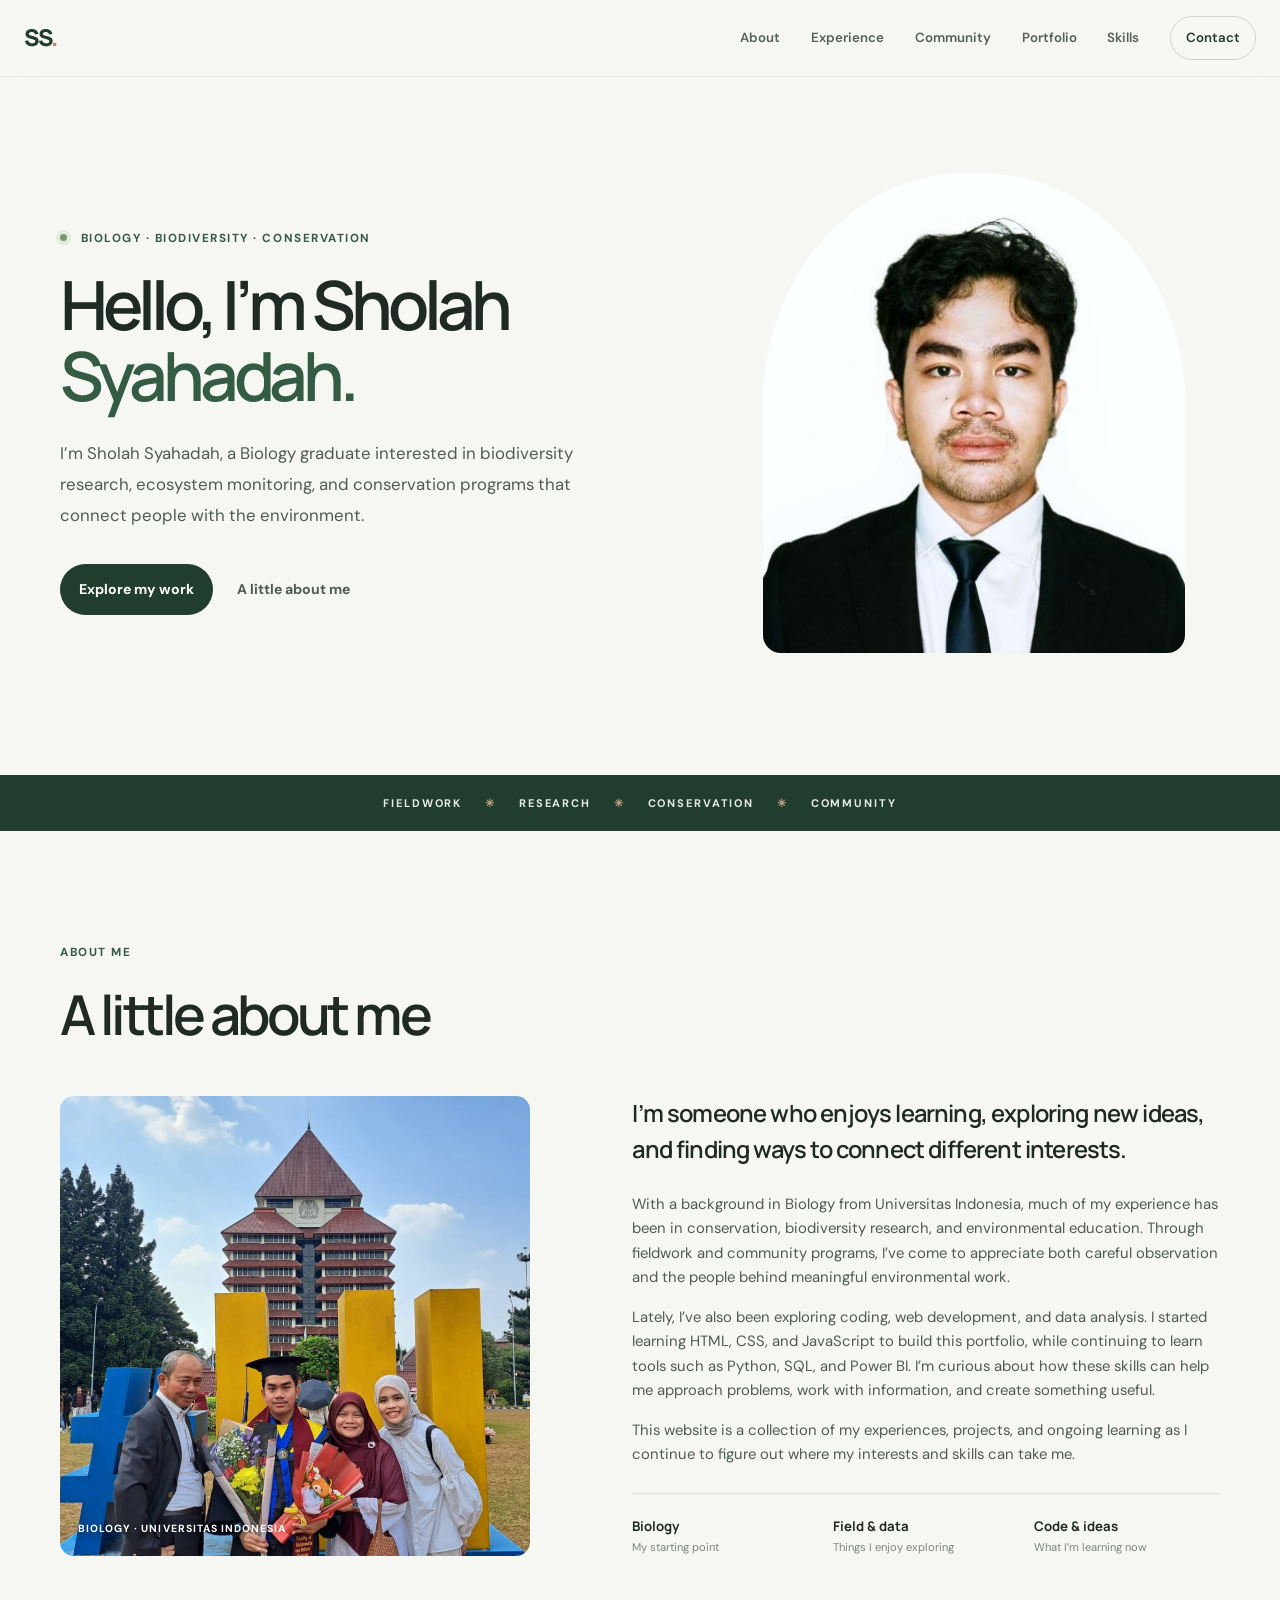
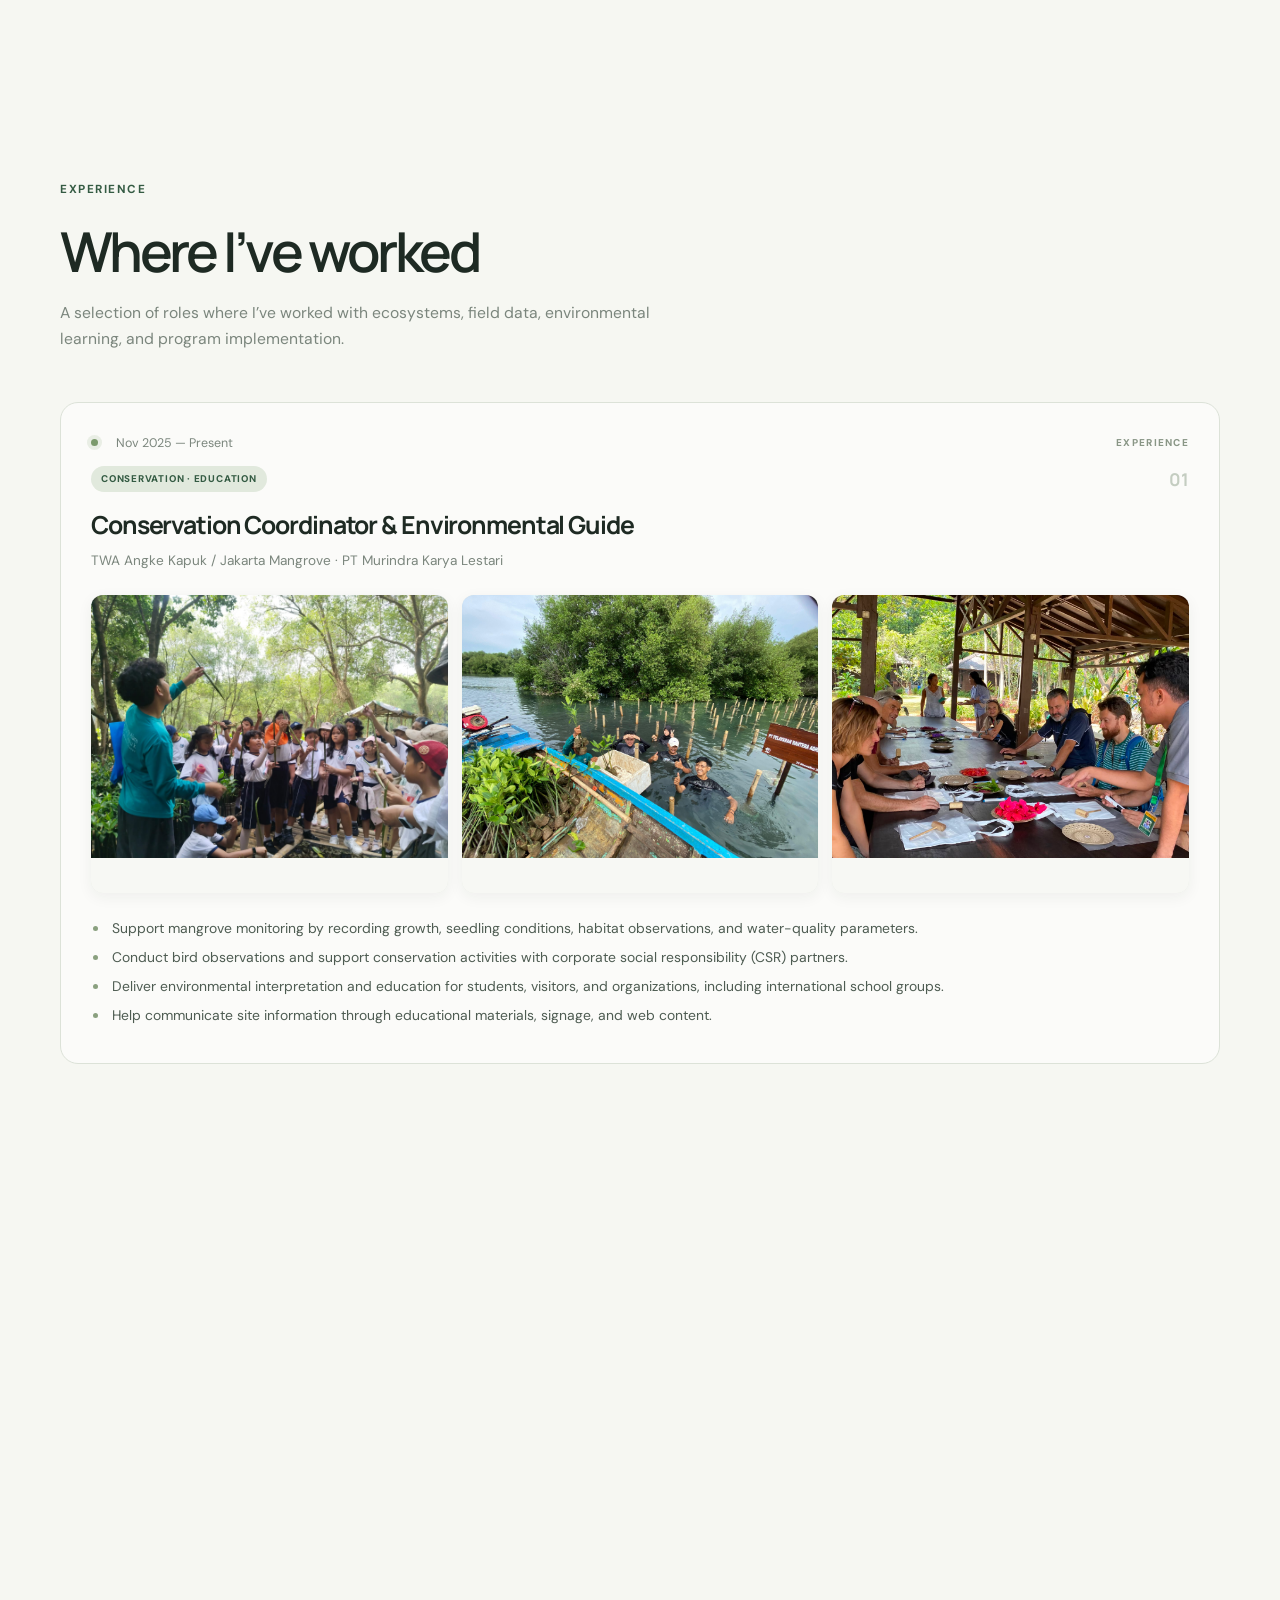
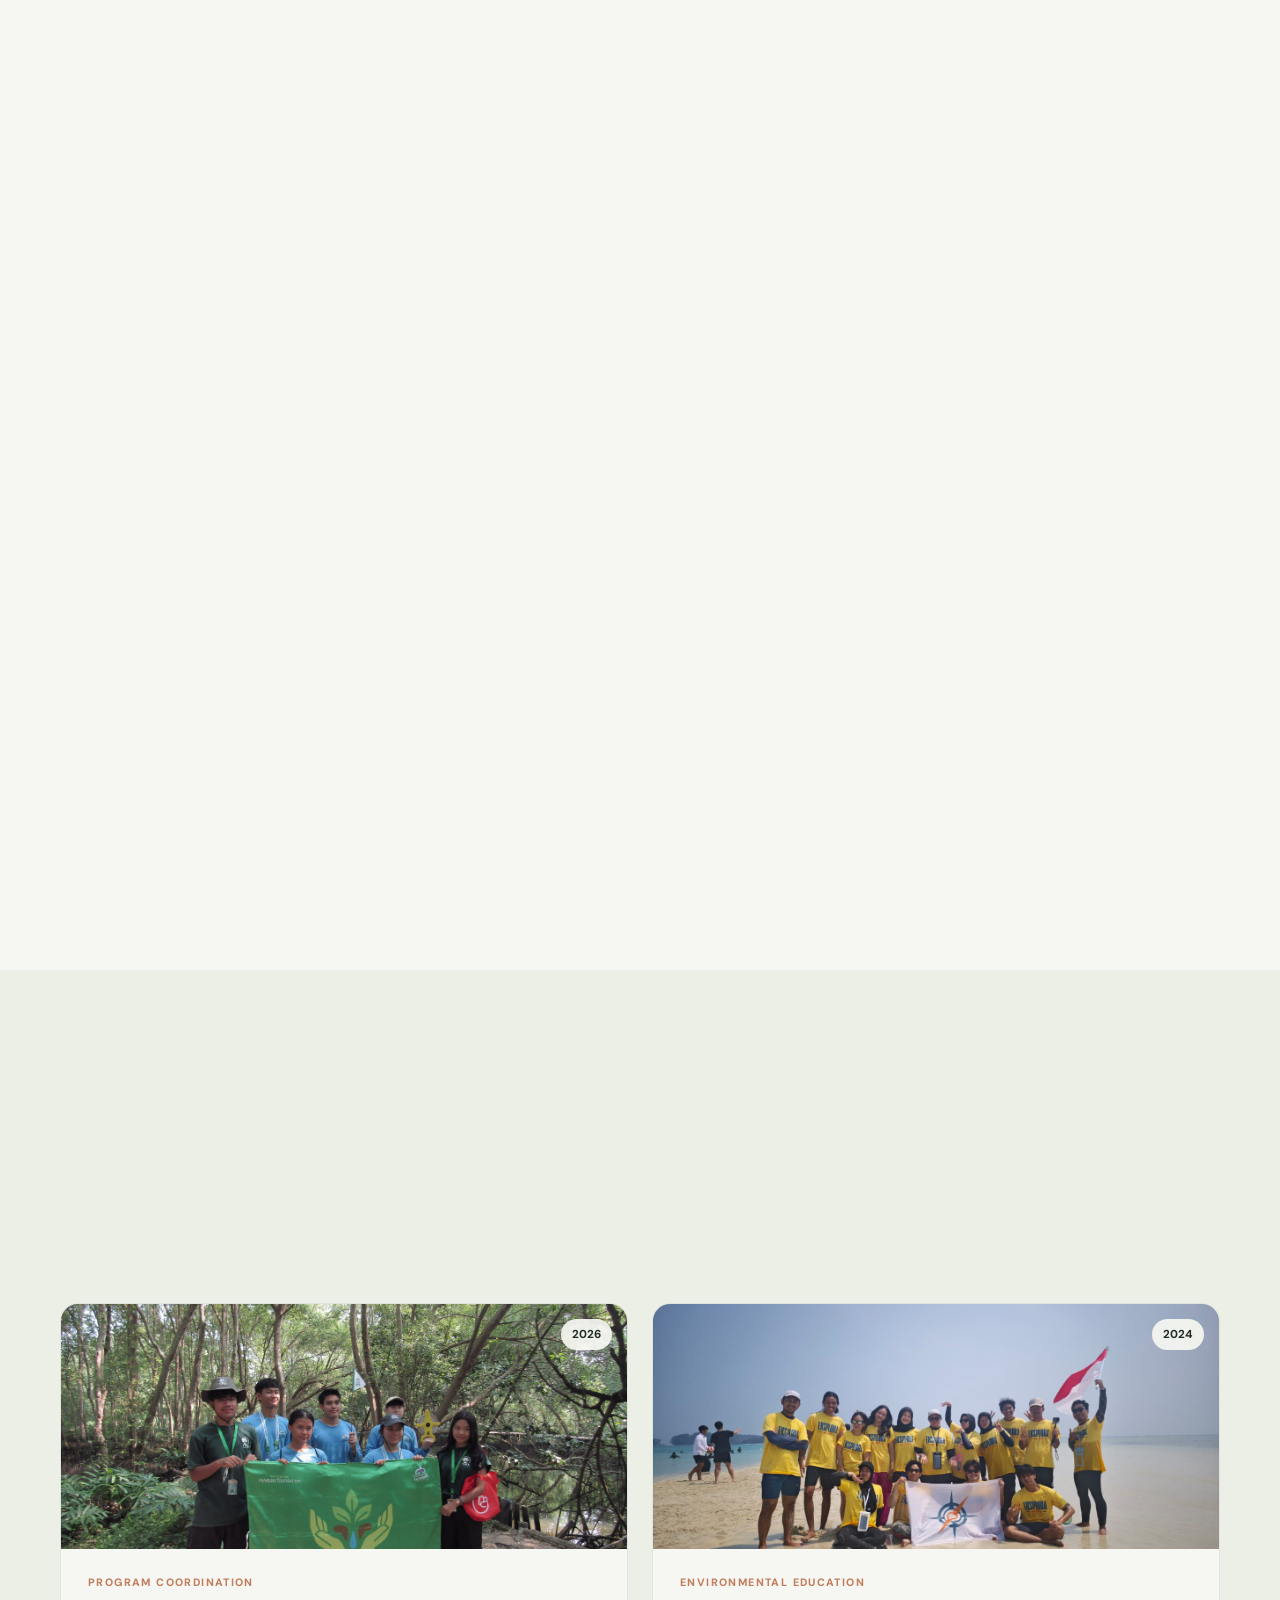
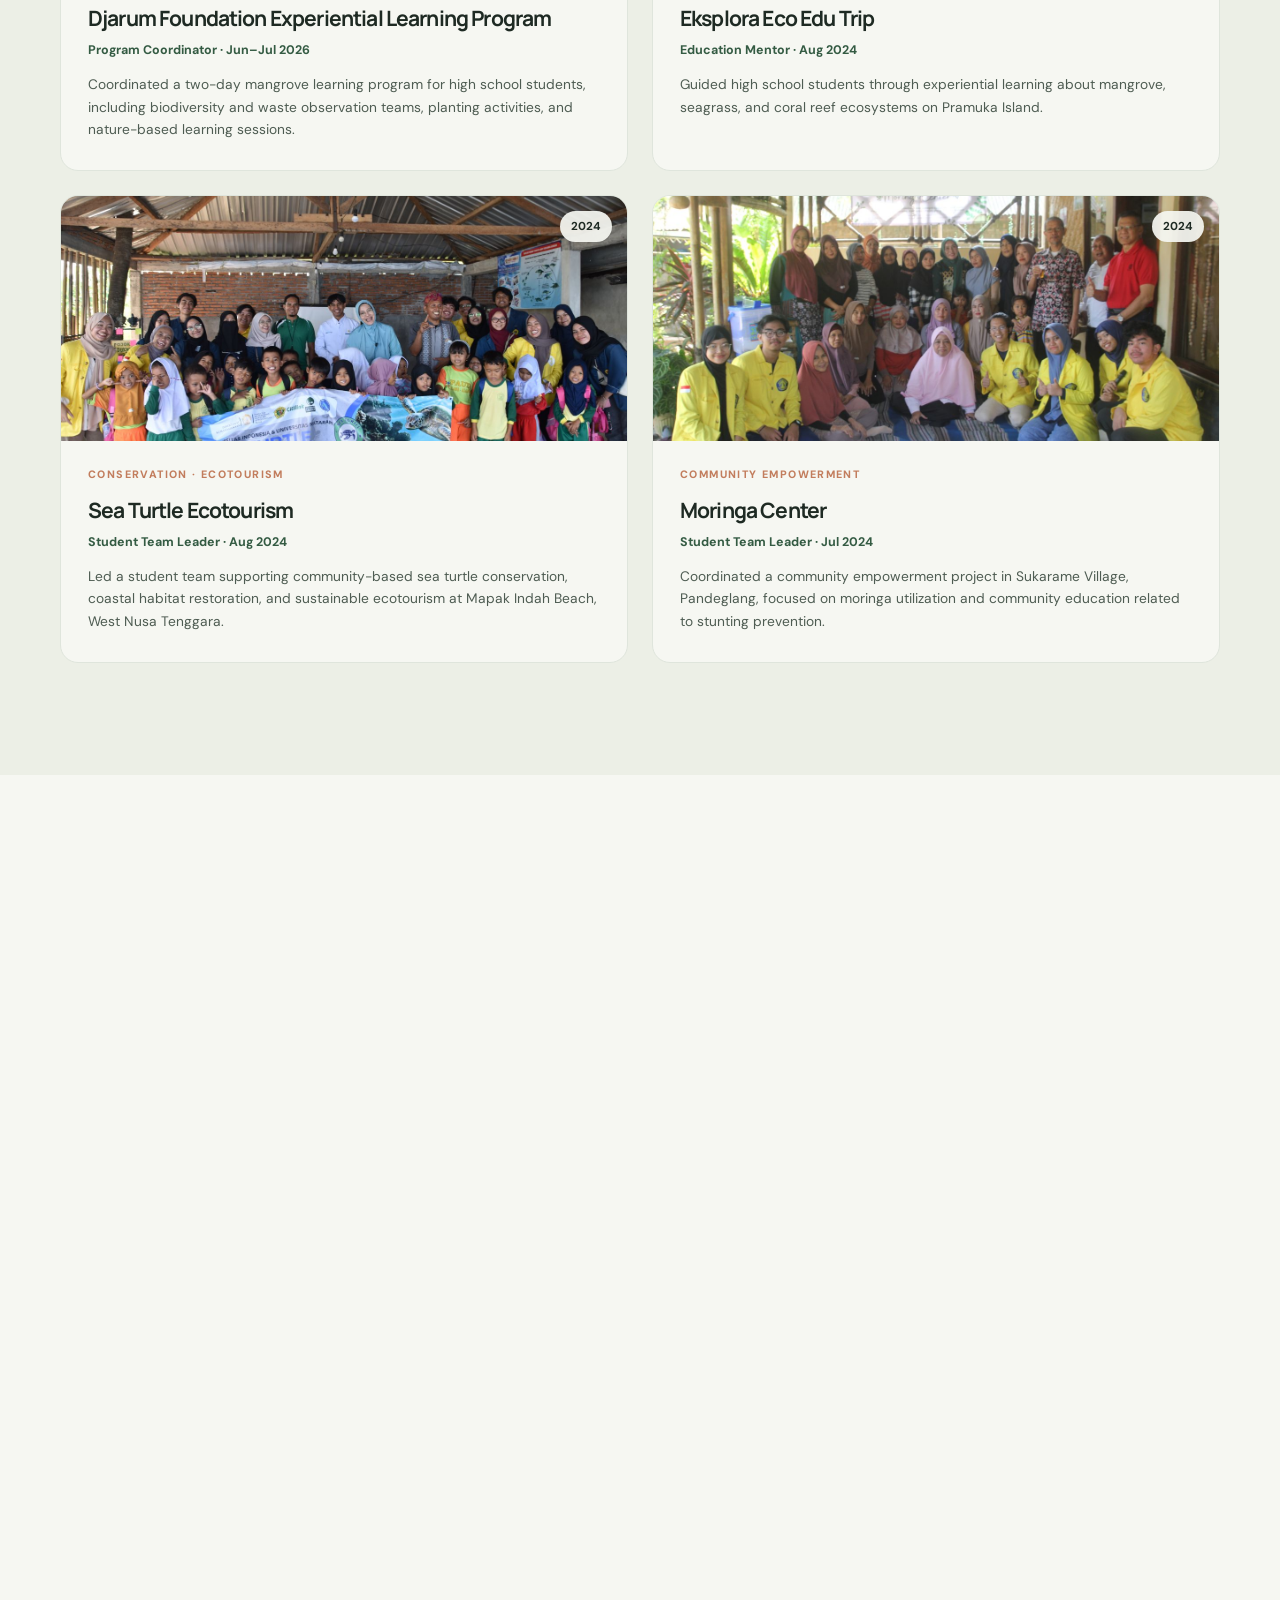
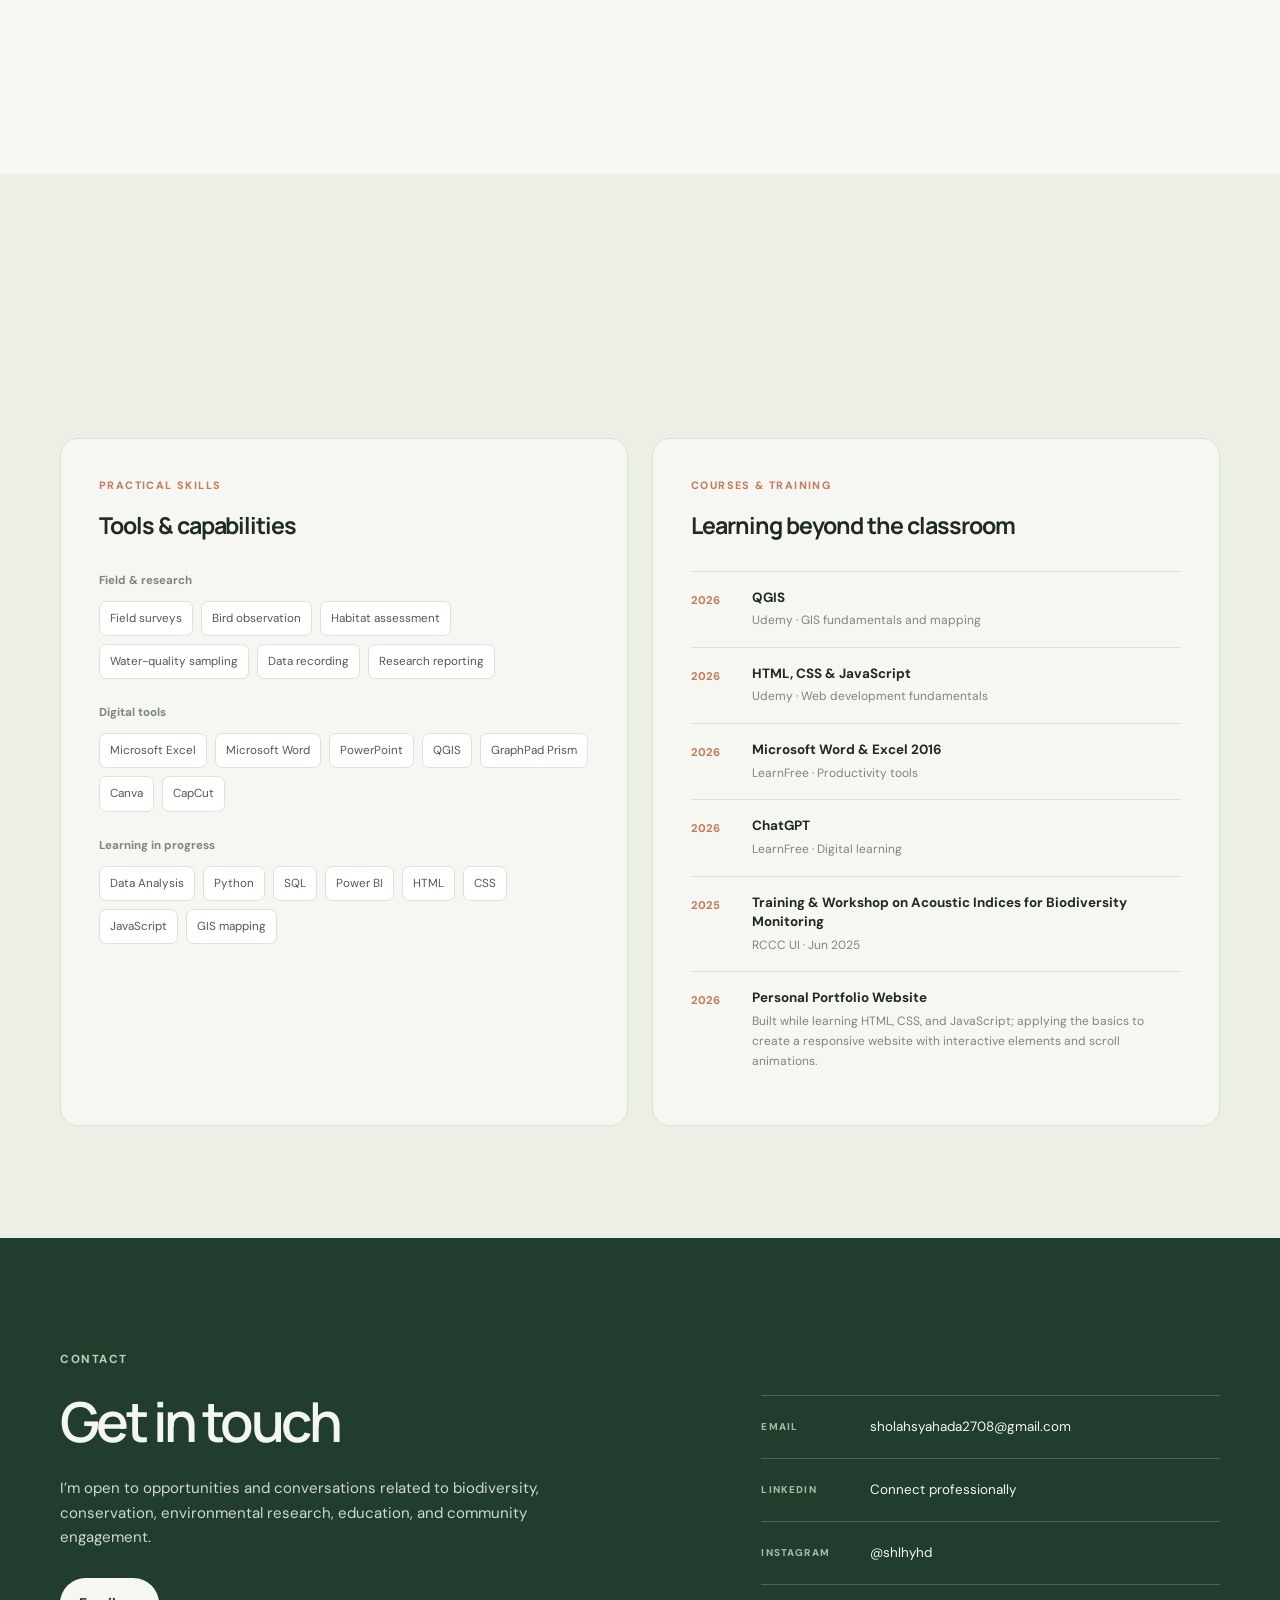
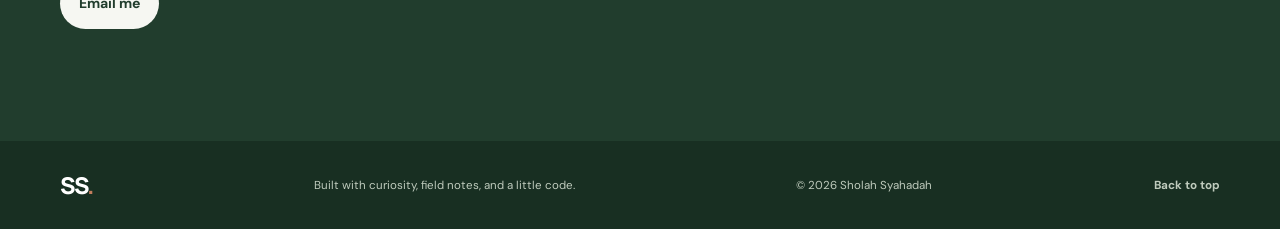
==== commit 1f4a9e3f: "Fix image source filename case in index.html" ====
--- a/index.html
+++ b/index.html
@@ -498,7 +498,7 @@
             <article class="program-card hover-card reveal">
               <div class="program-image">
                 <img
-                  src="images/moringa-center.jpg"
+                  src="images/Moringa-Center.jpg"
                   alt="Community empowerment program in Pandeglang"
                   loading="lazy"
                 />
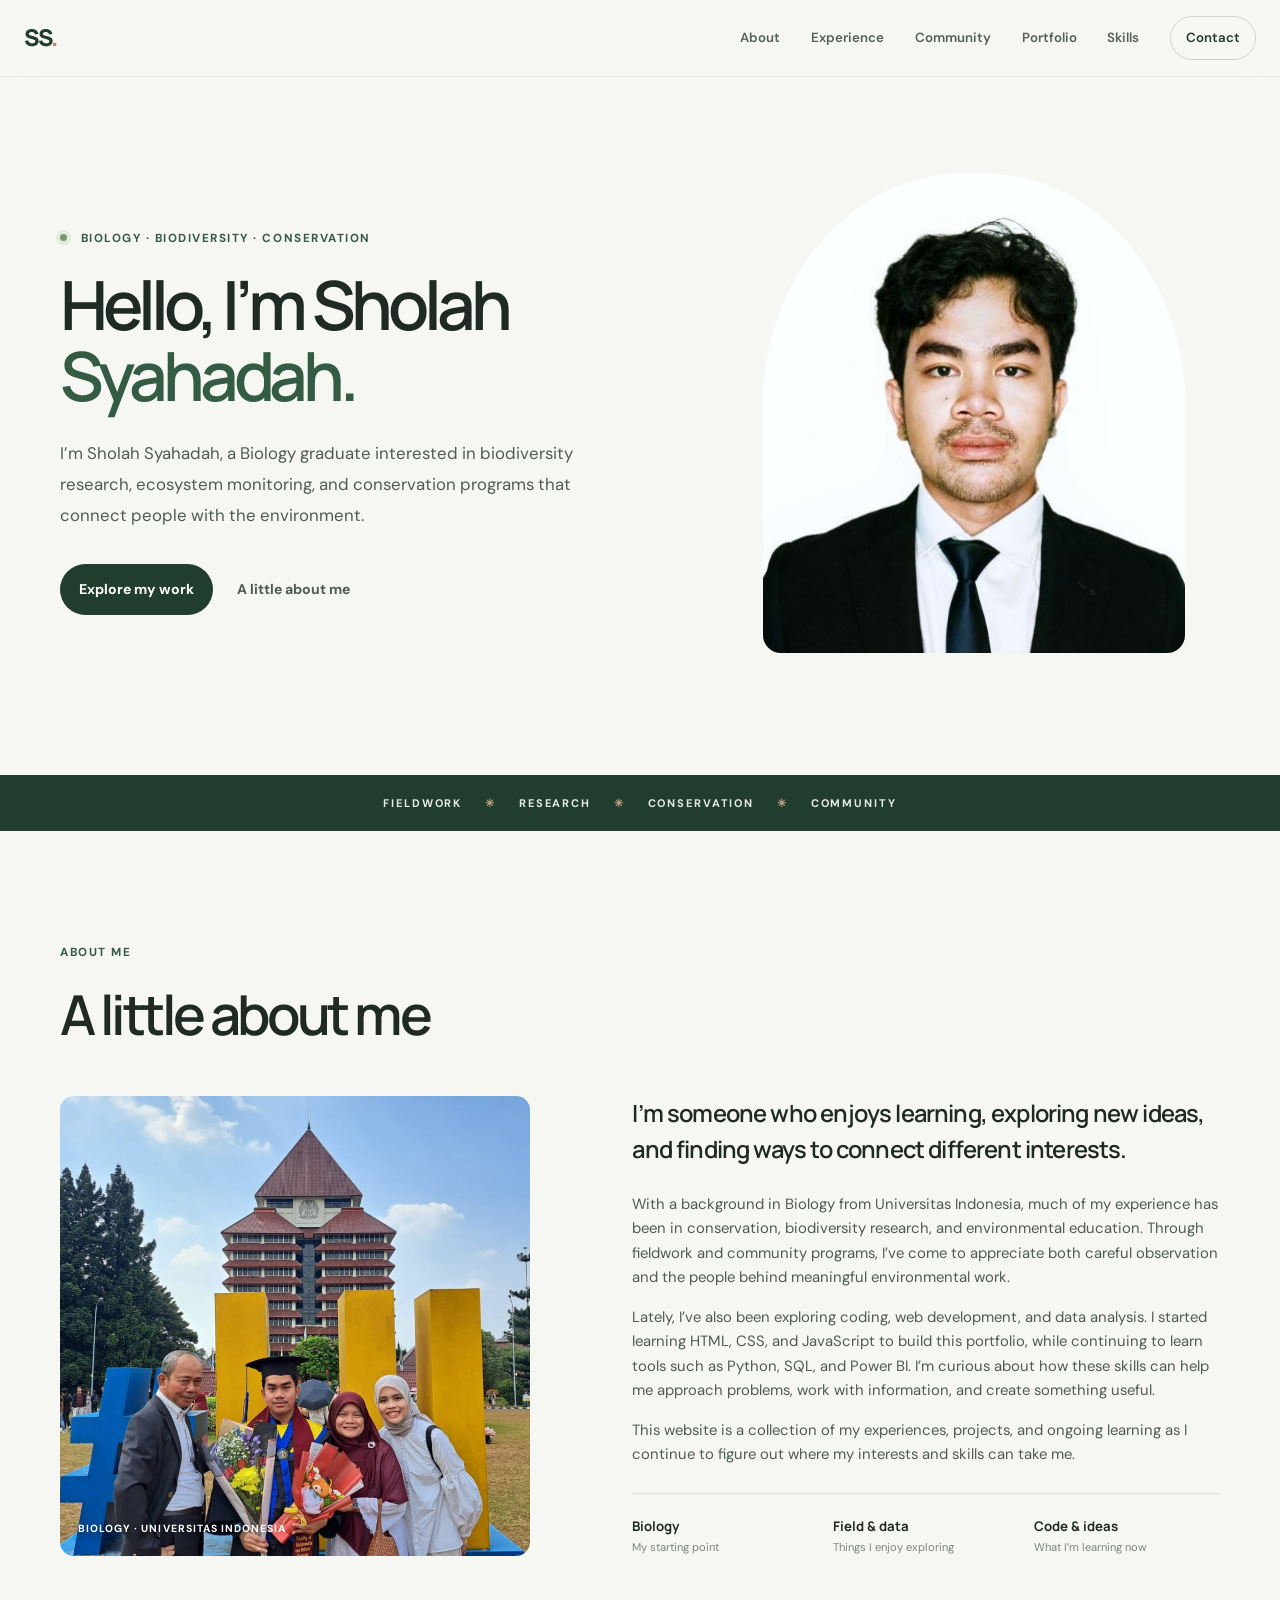
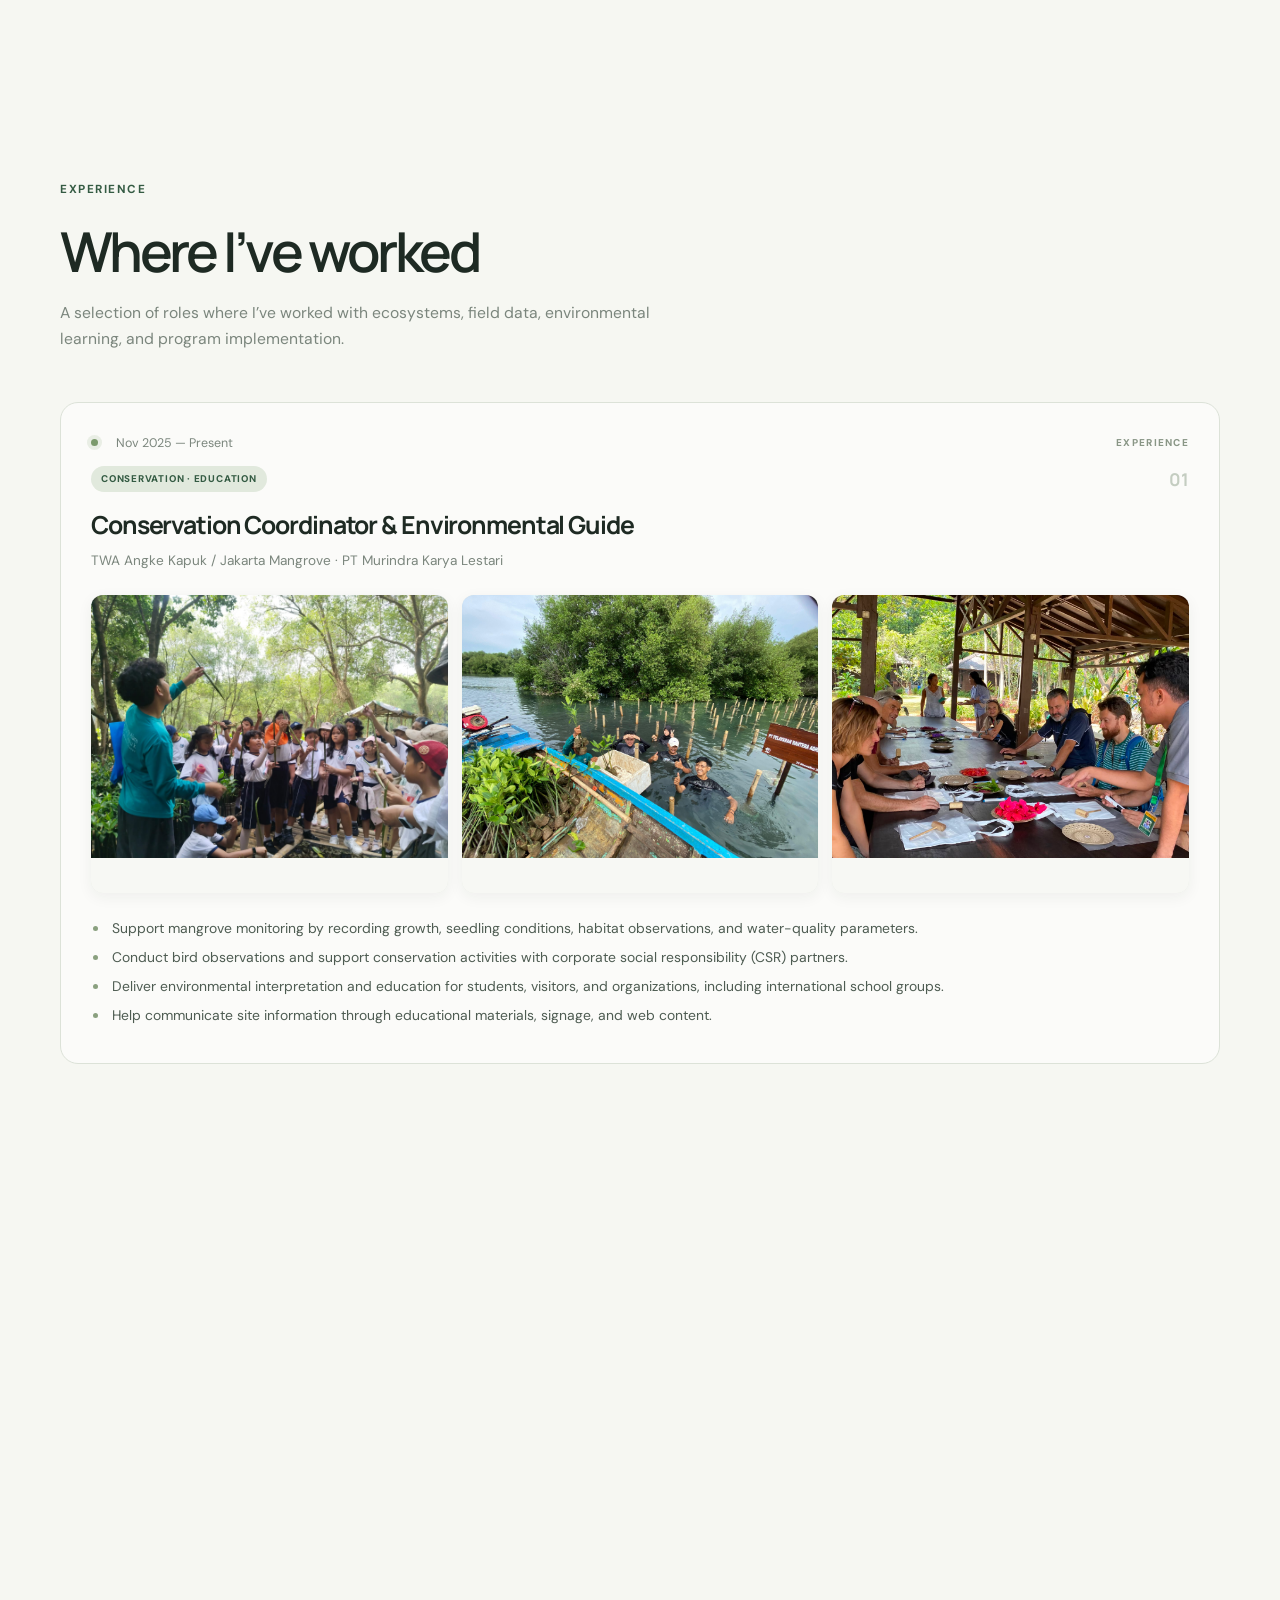
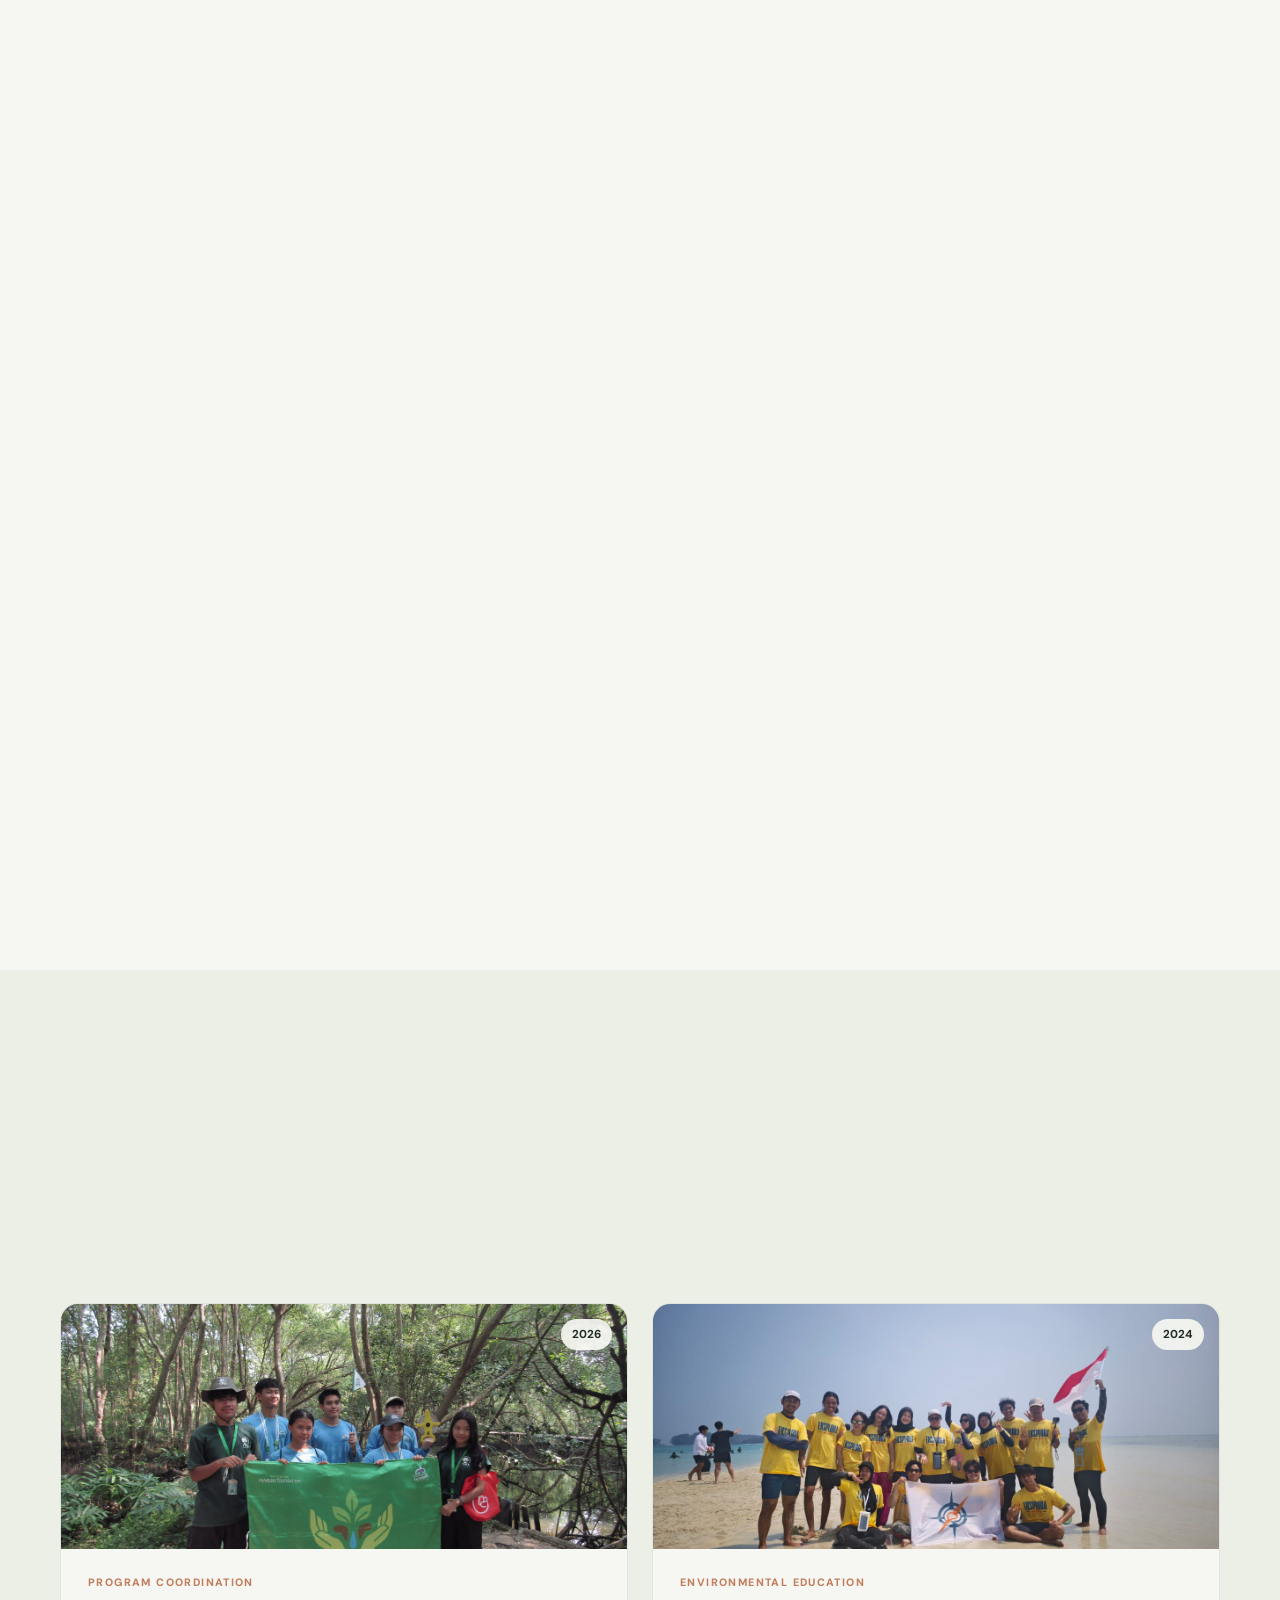
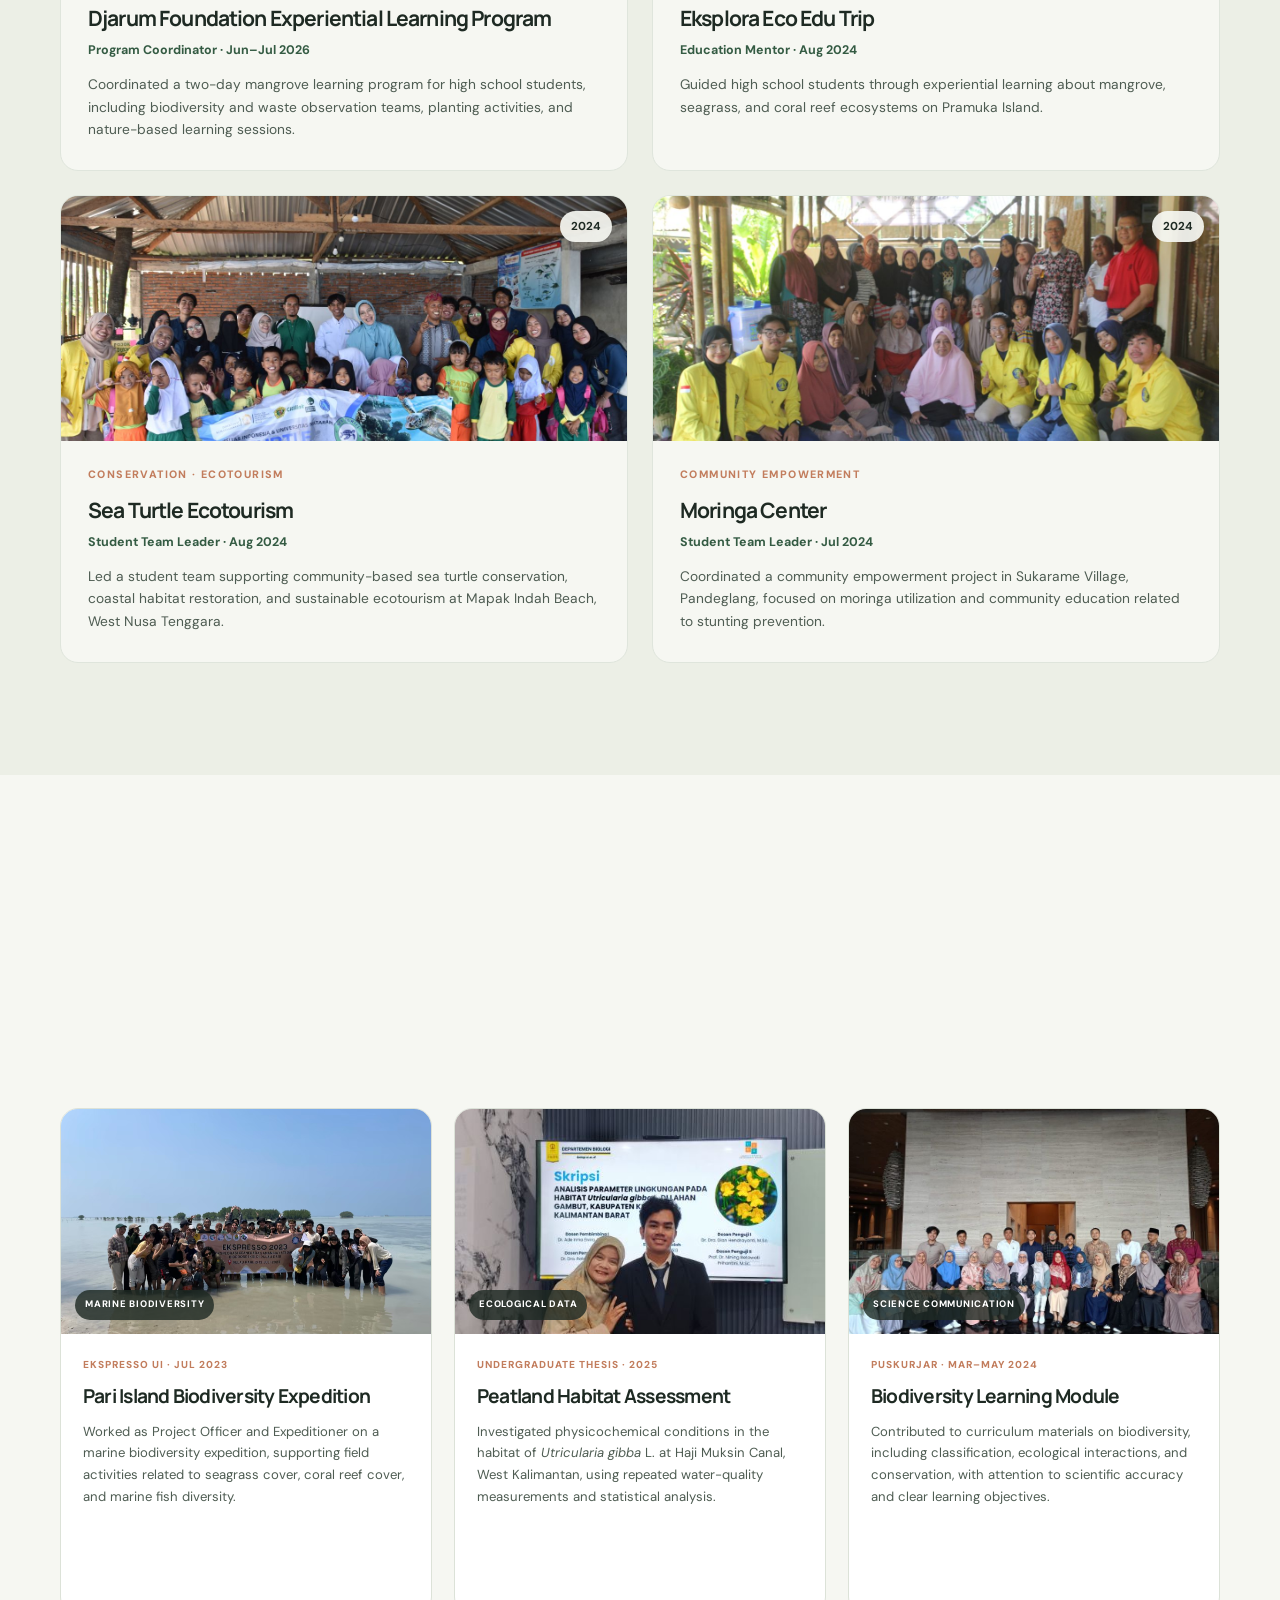
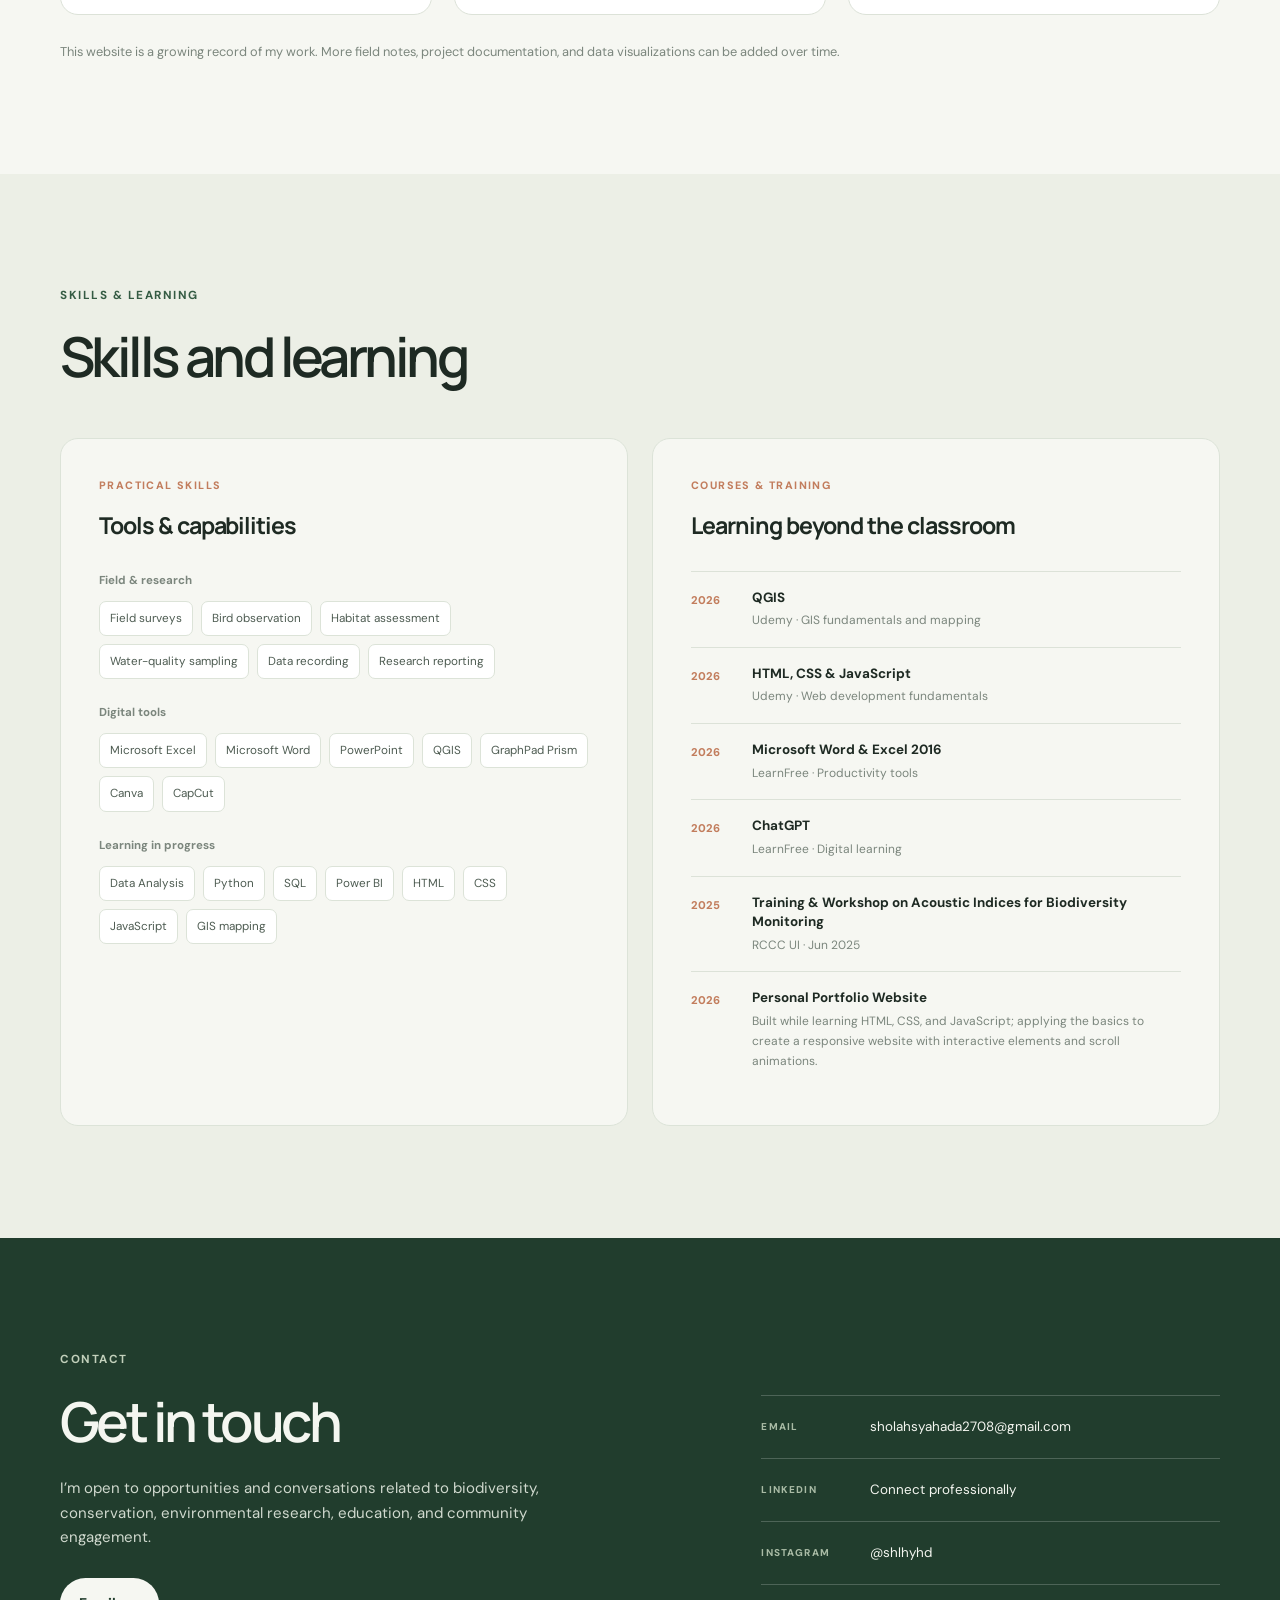
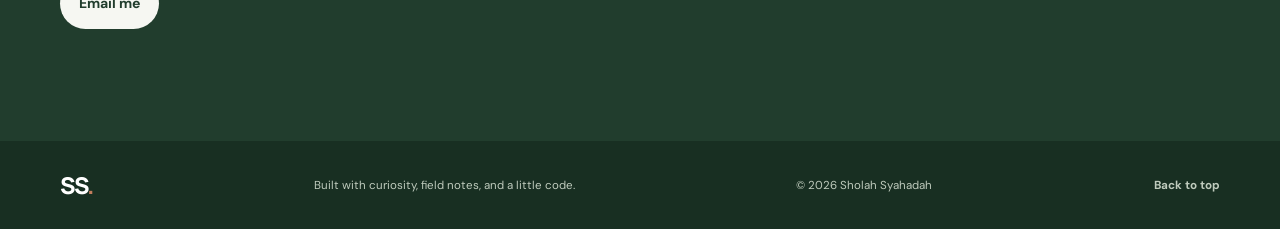
==== commit cf667f88: "Update index.html" ====
--- a/index.html
+++ b/index.html
@@ -274,7 +274,7 @@
                 </figure>
                 <figure class="experience-photo image-frame">
                   <img
-                    src="images/RCCC-UI-2.jpg"
+                    src="images/RCCC-UI-3.jpg"
                     alt="Forest fieldwork during hornbill survey"
                     loading="lazy"
                   />
@@ -287,7 +287,7 @@
                 </figure>
                 <figure class="experience-photo image-frame">
                   <img
-                    src="images/RCCC UI-3.jpeg"
+                    src="images/RCCC UI-2.jpeg"
                     alt="Hornbill observation during biodiversity research"
                     loading="lazy"
                   />
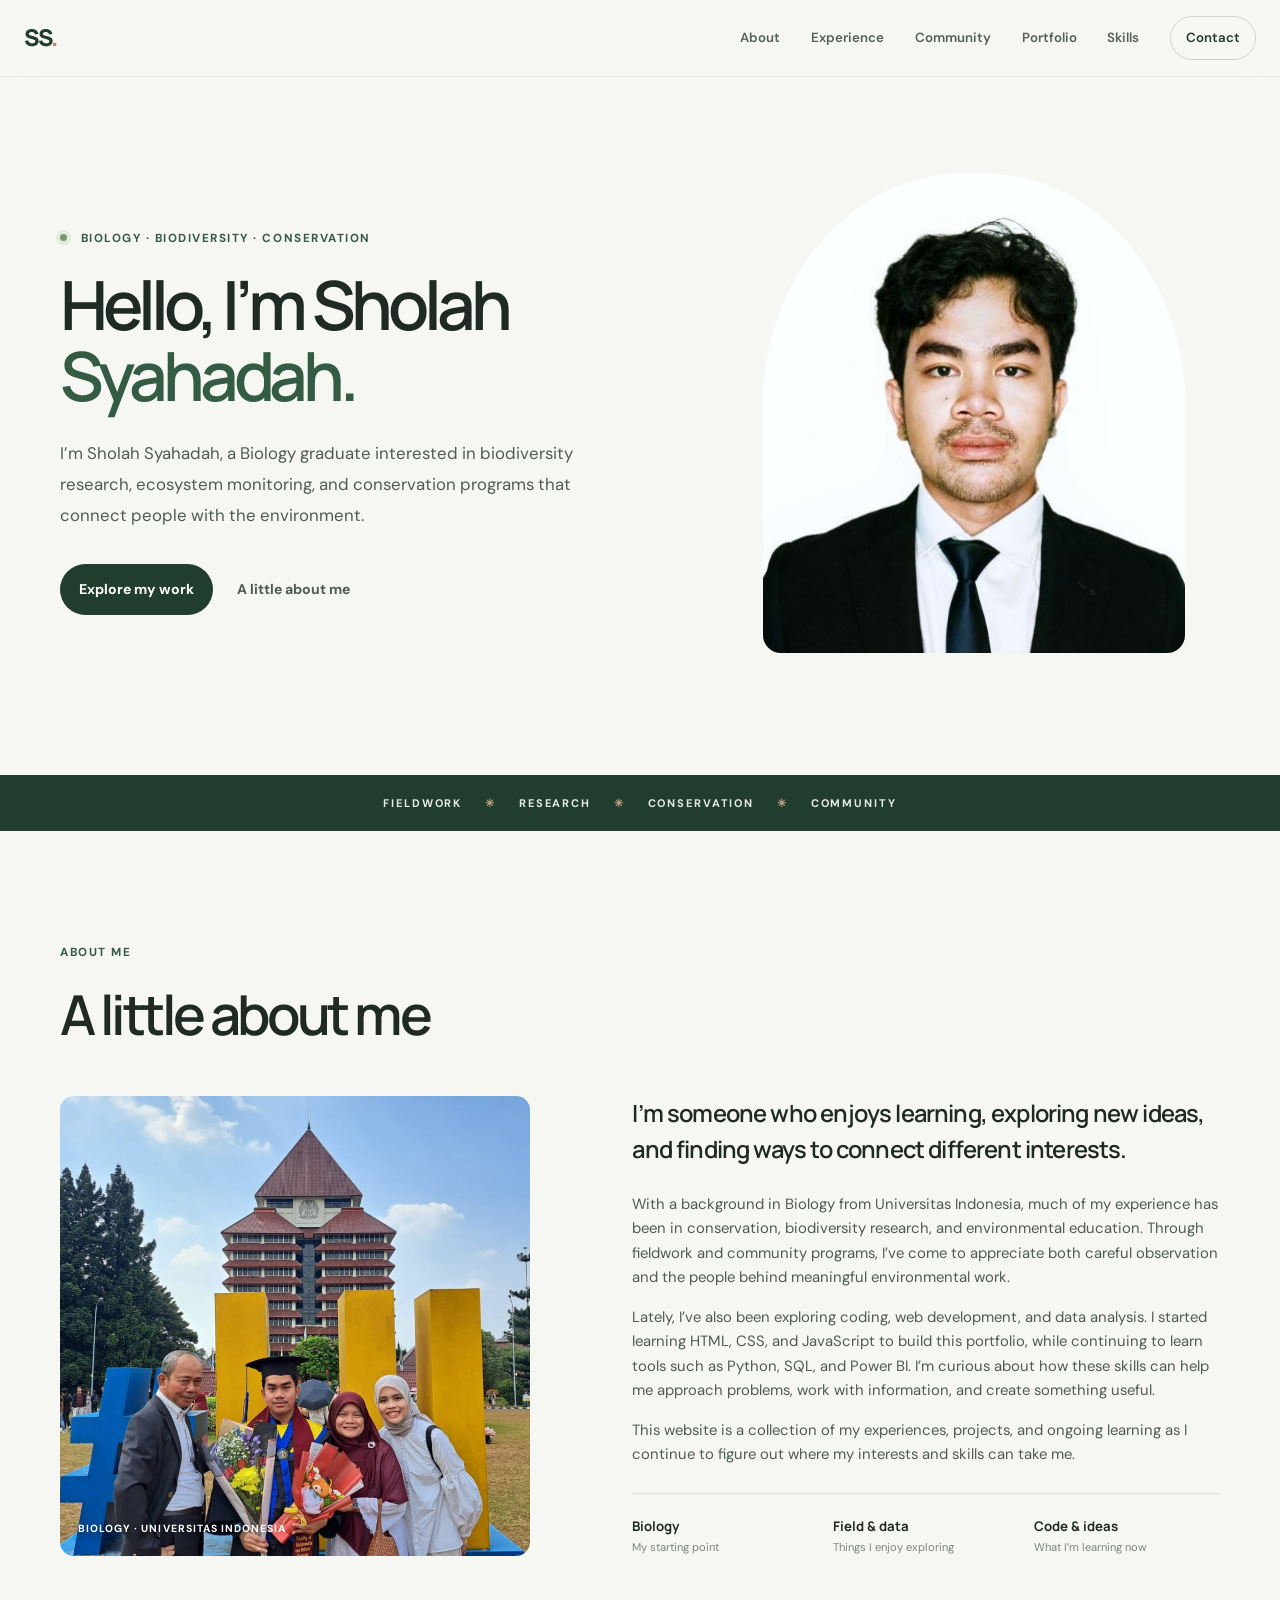
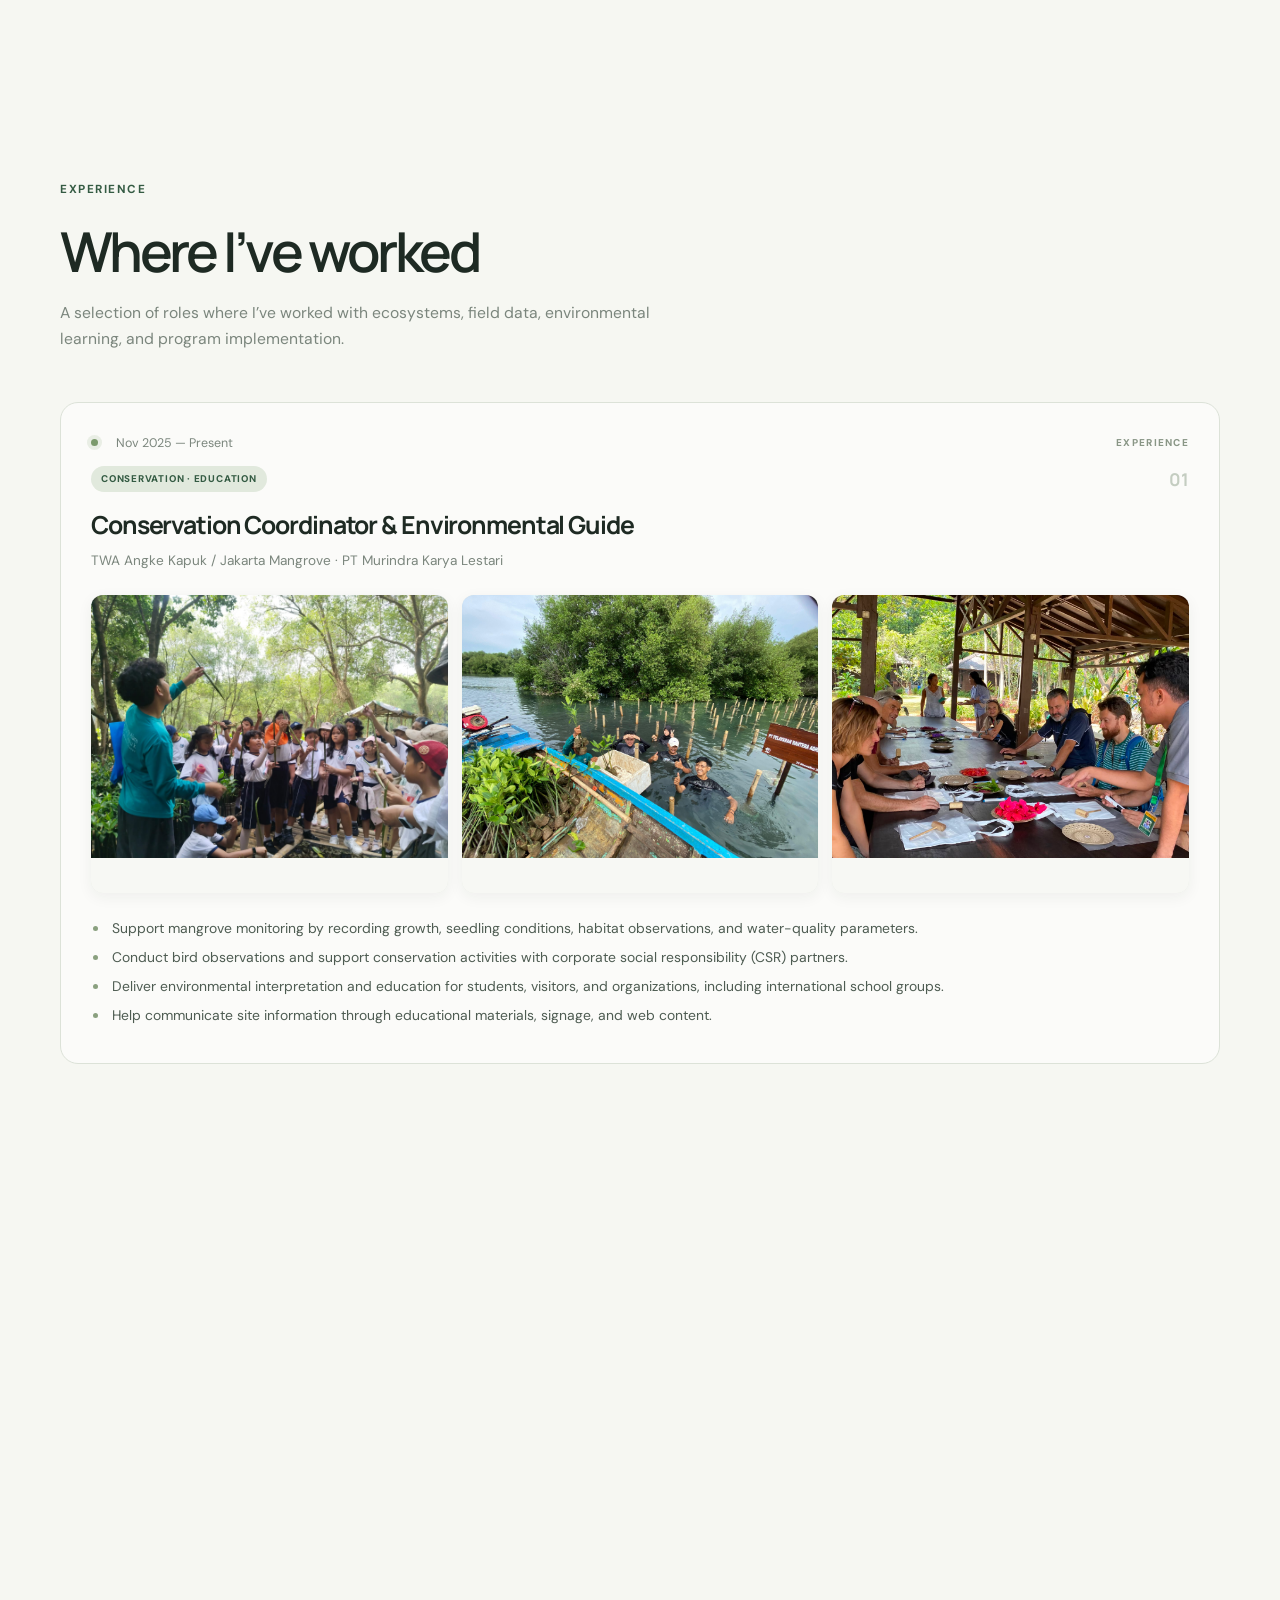
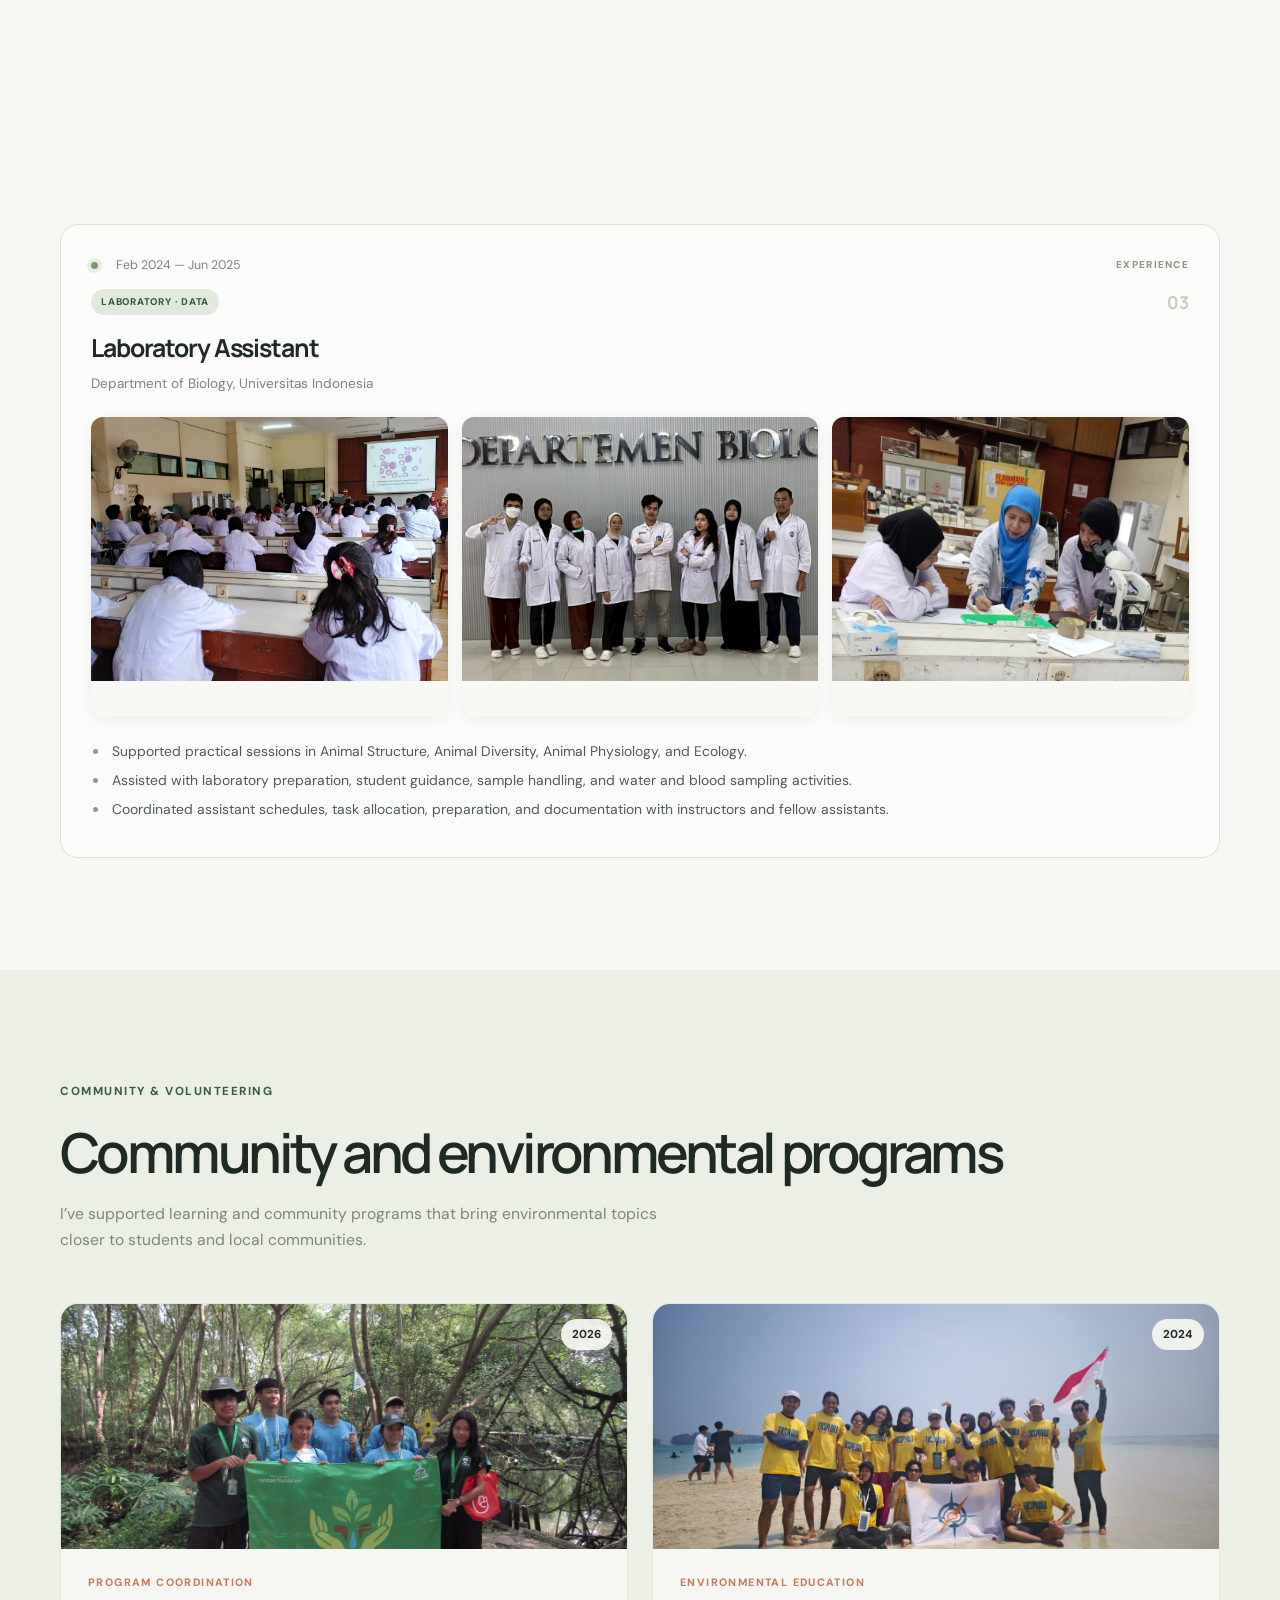
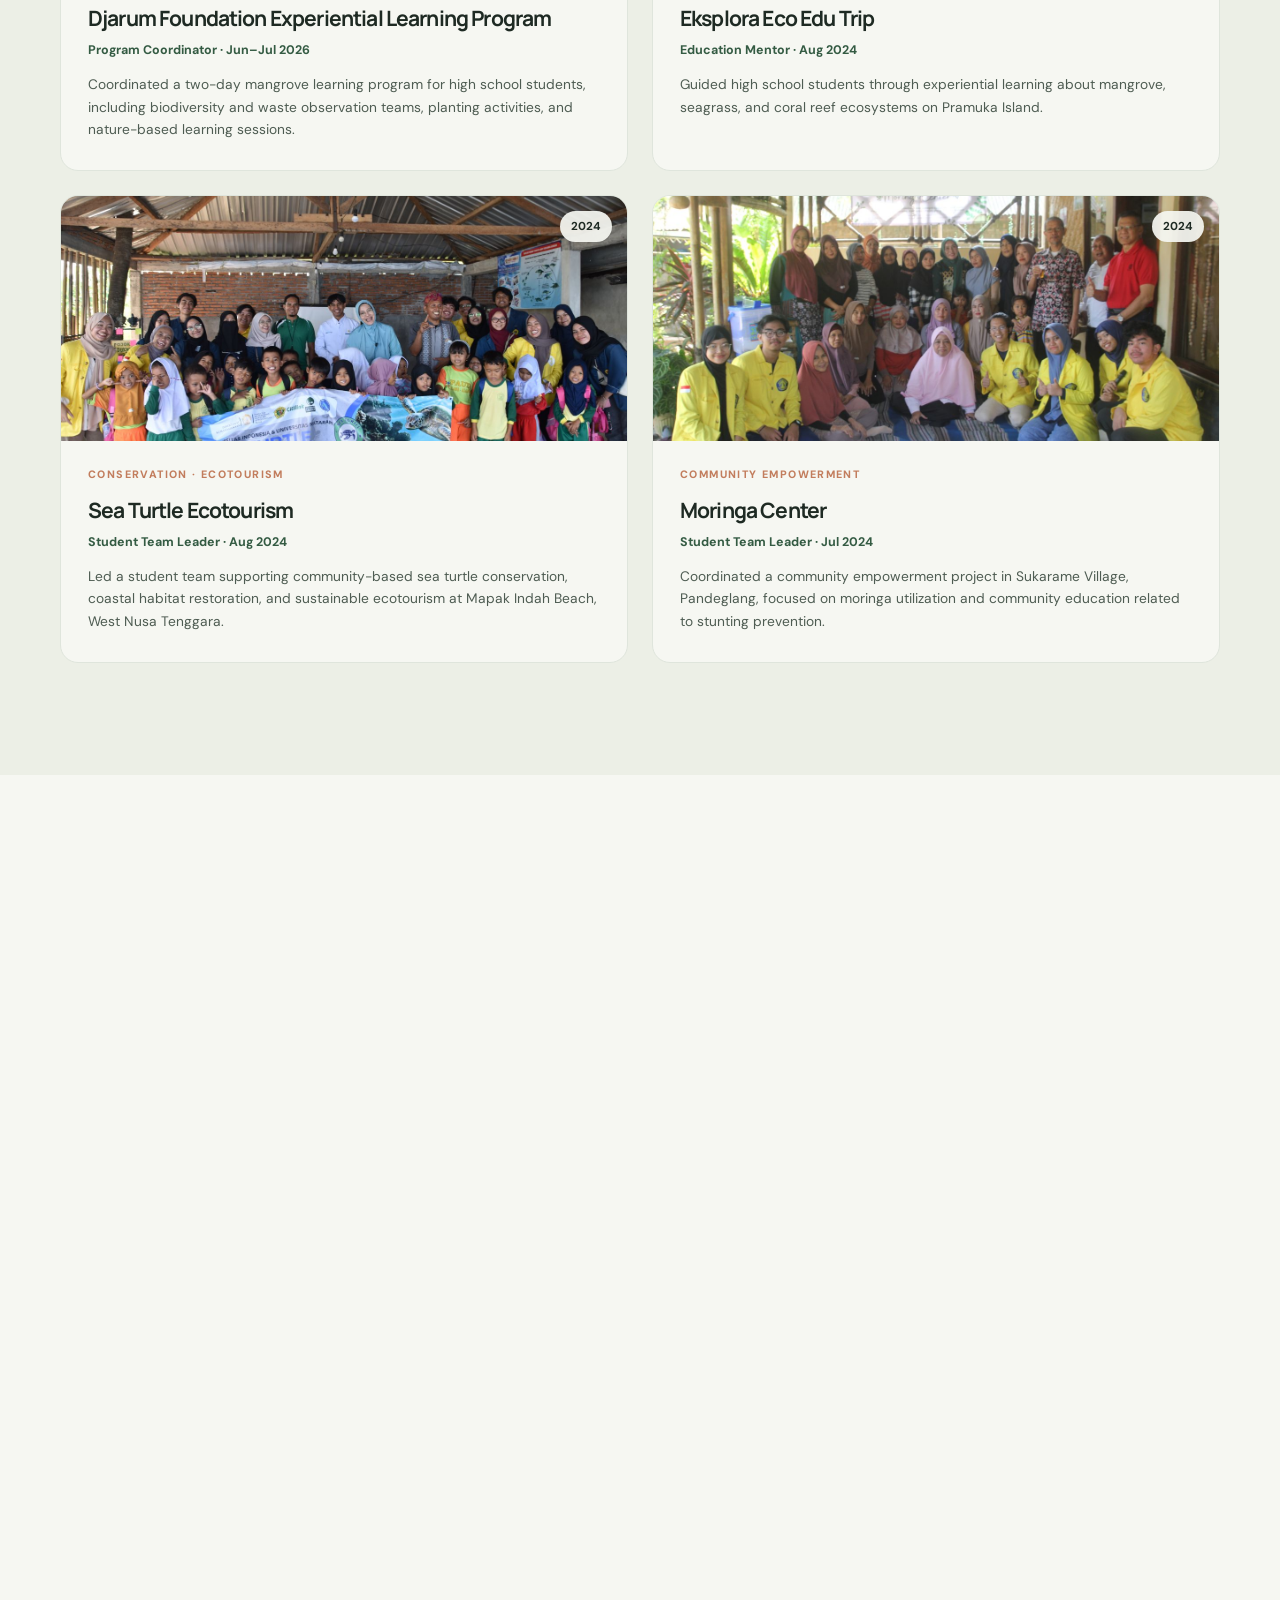
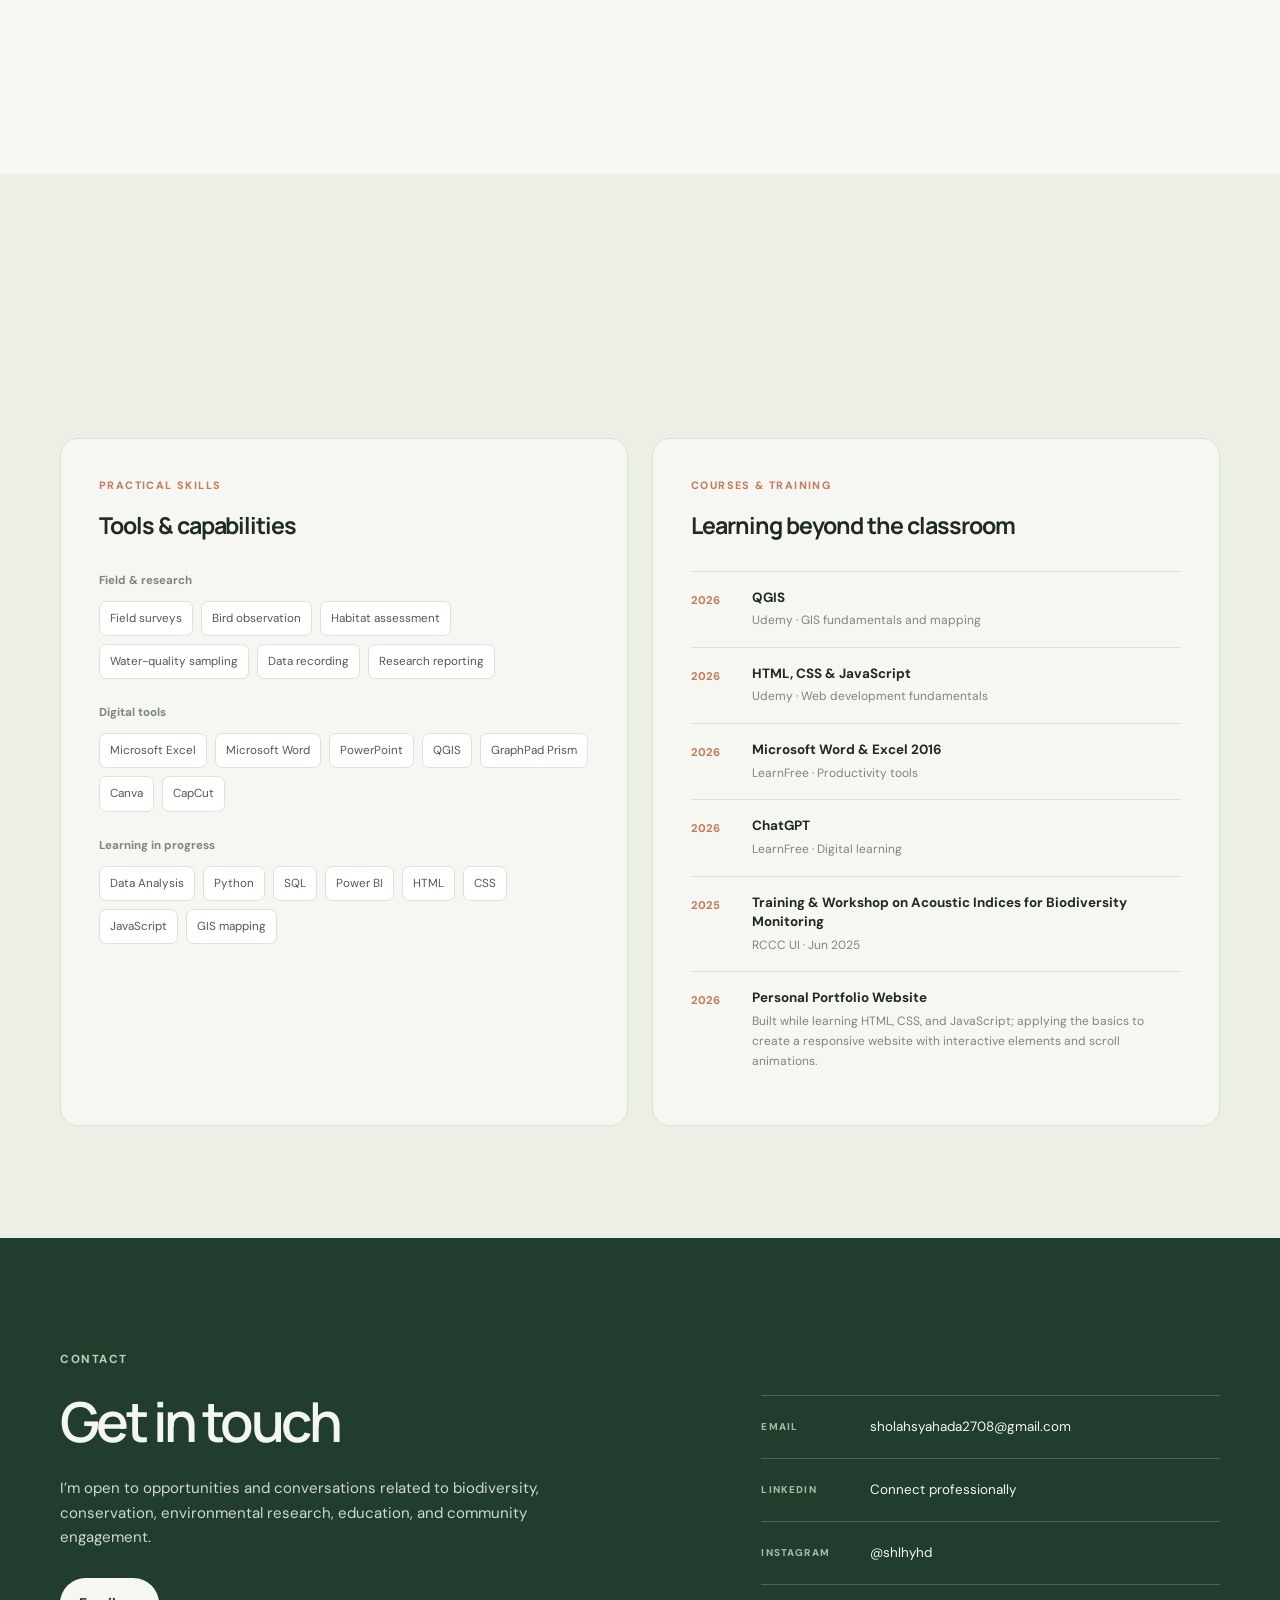
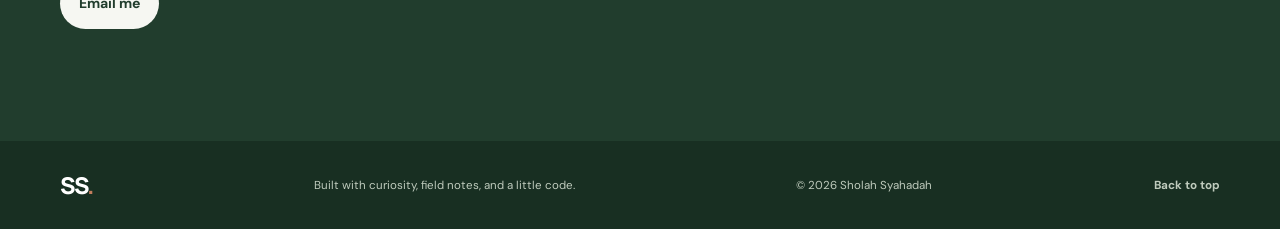
==== commit e5b74853: "Remove photo placeholder text in index.html Removed placeholder text for photo in image section." ====
--- a/index.html
+++ b/index.html
@@ -281,7 +281,6 @@
                   <div class="image-placeholder">
                     <span class="placeholder-icon">＋</span
                     ><strong>Field observations</strong
-                    ><span>Add your photo · agincourt-forest-survey.jpg</span>
                   </div>
                   <figcaption></figcaption>
                 </figure>
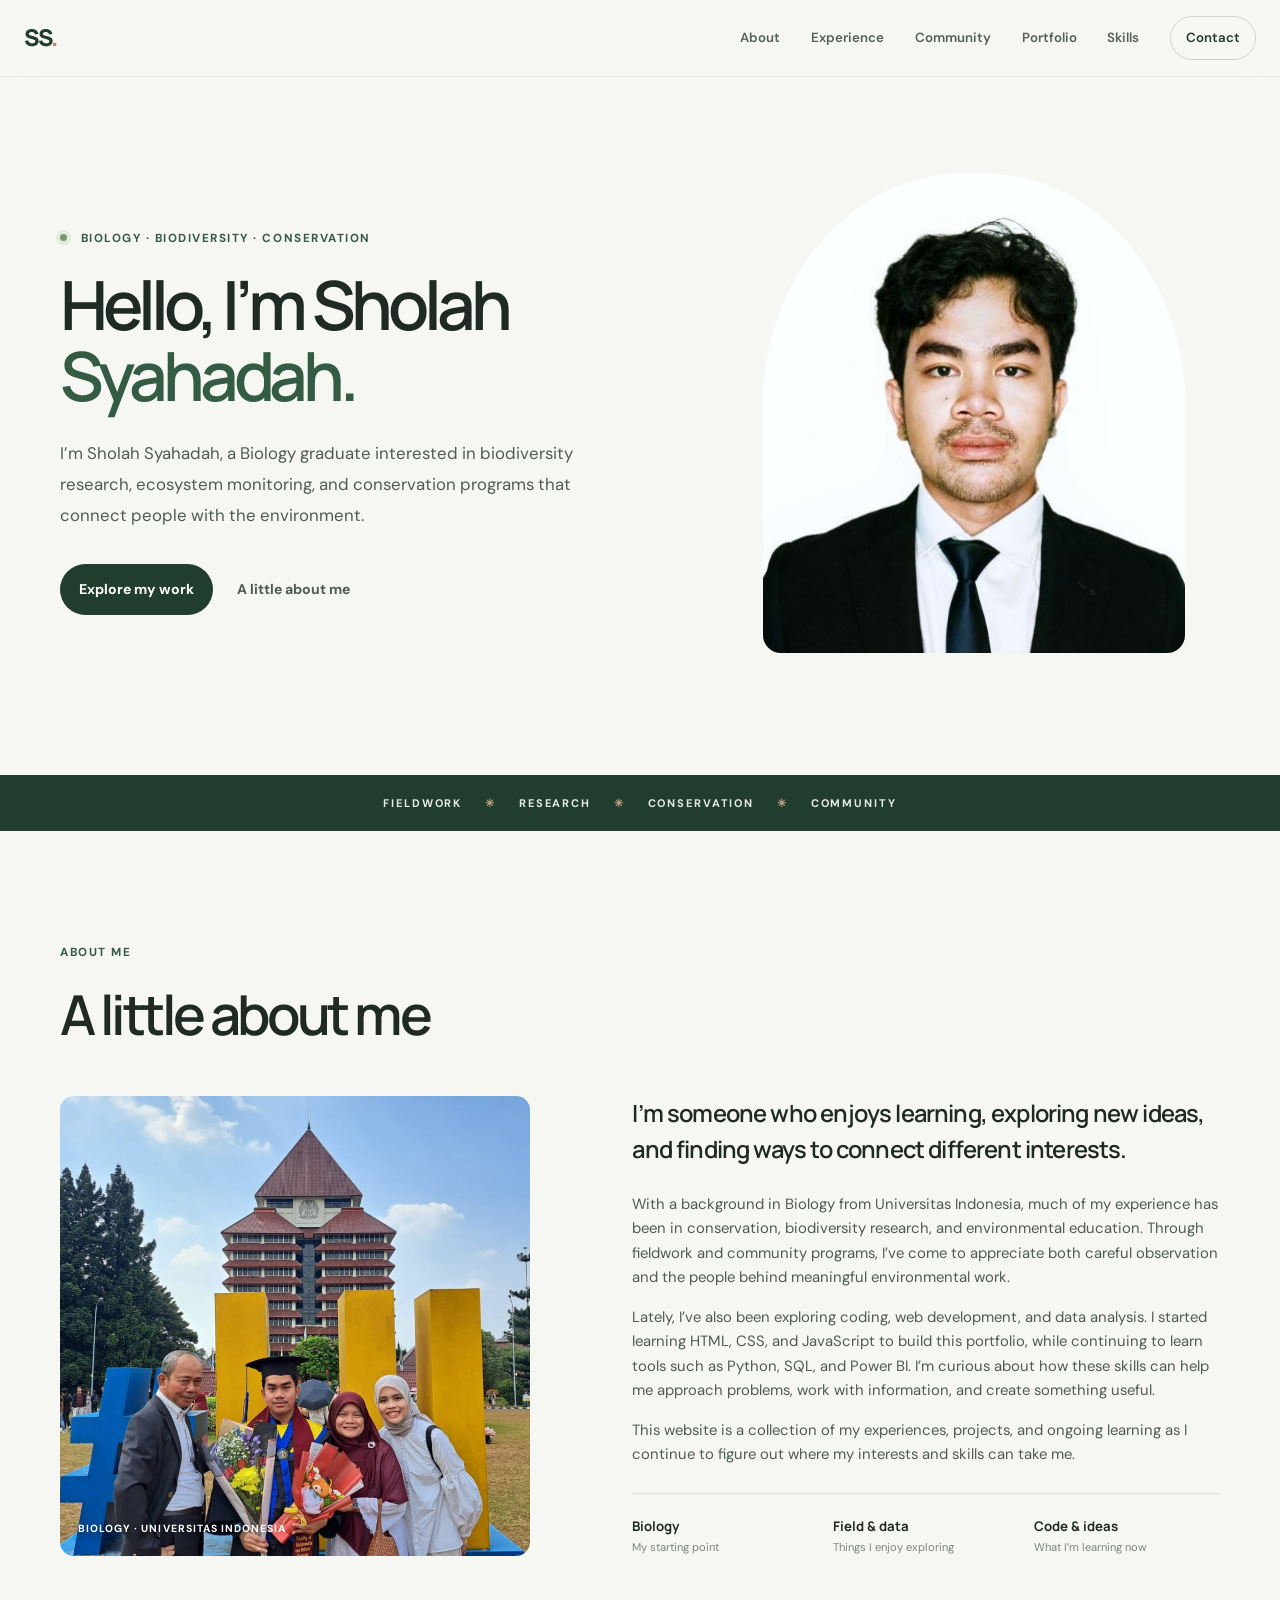
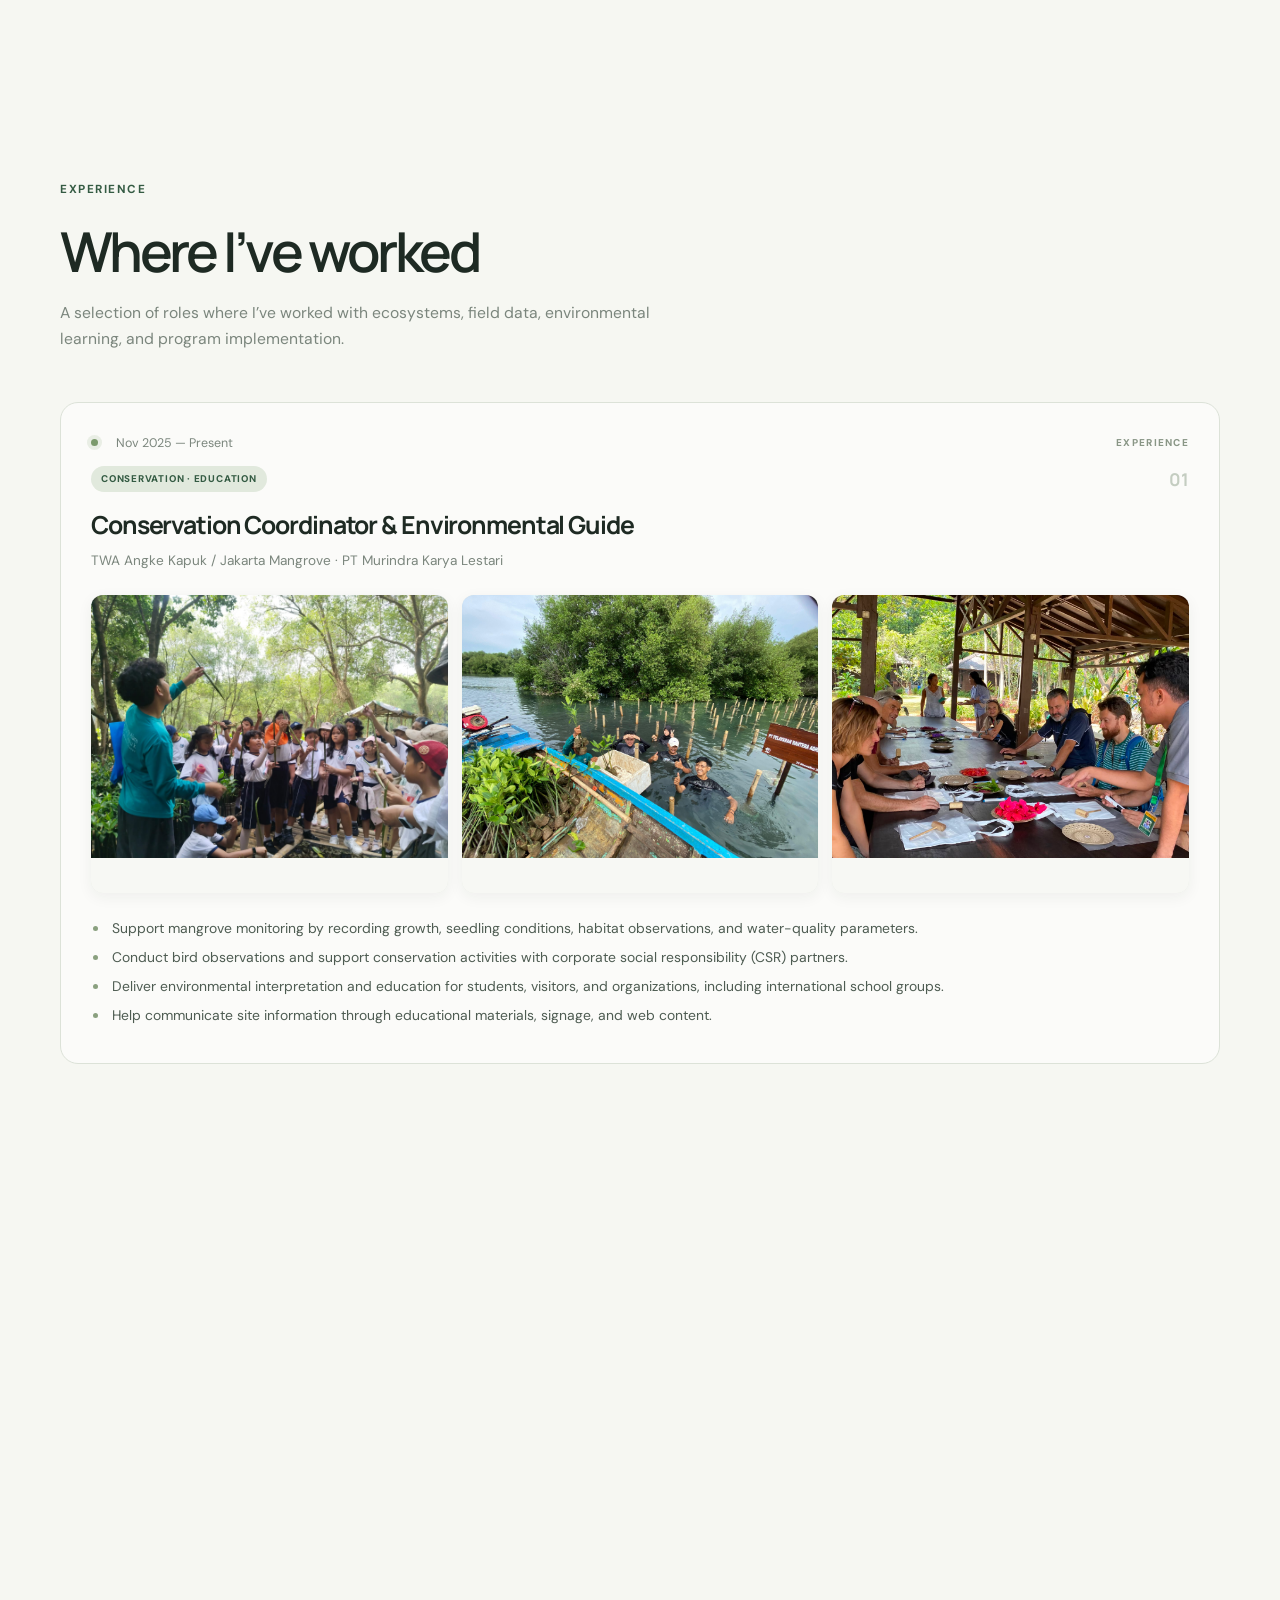
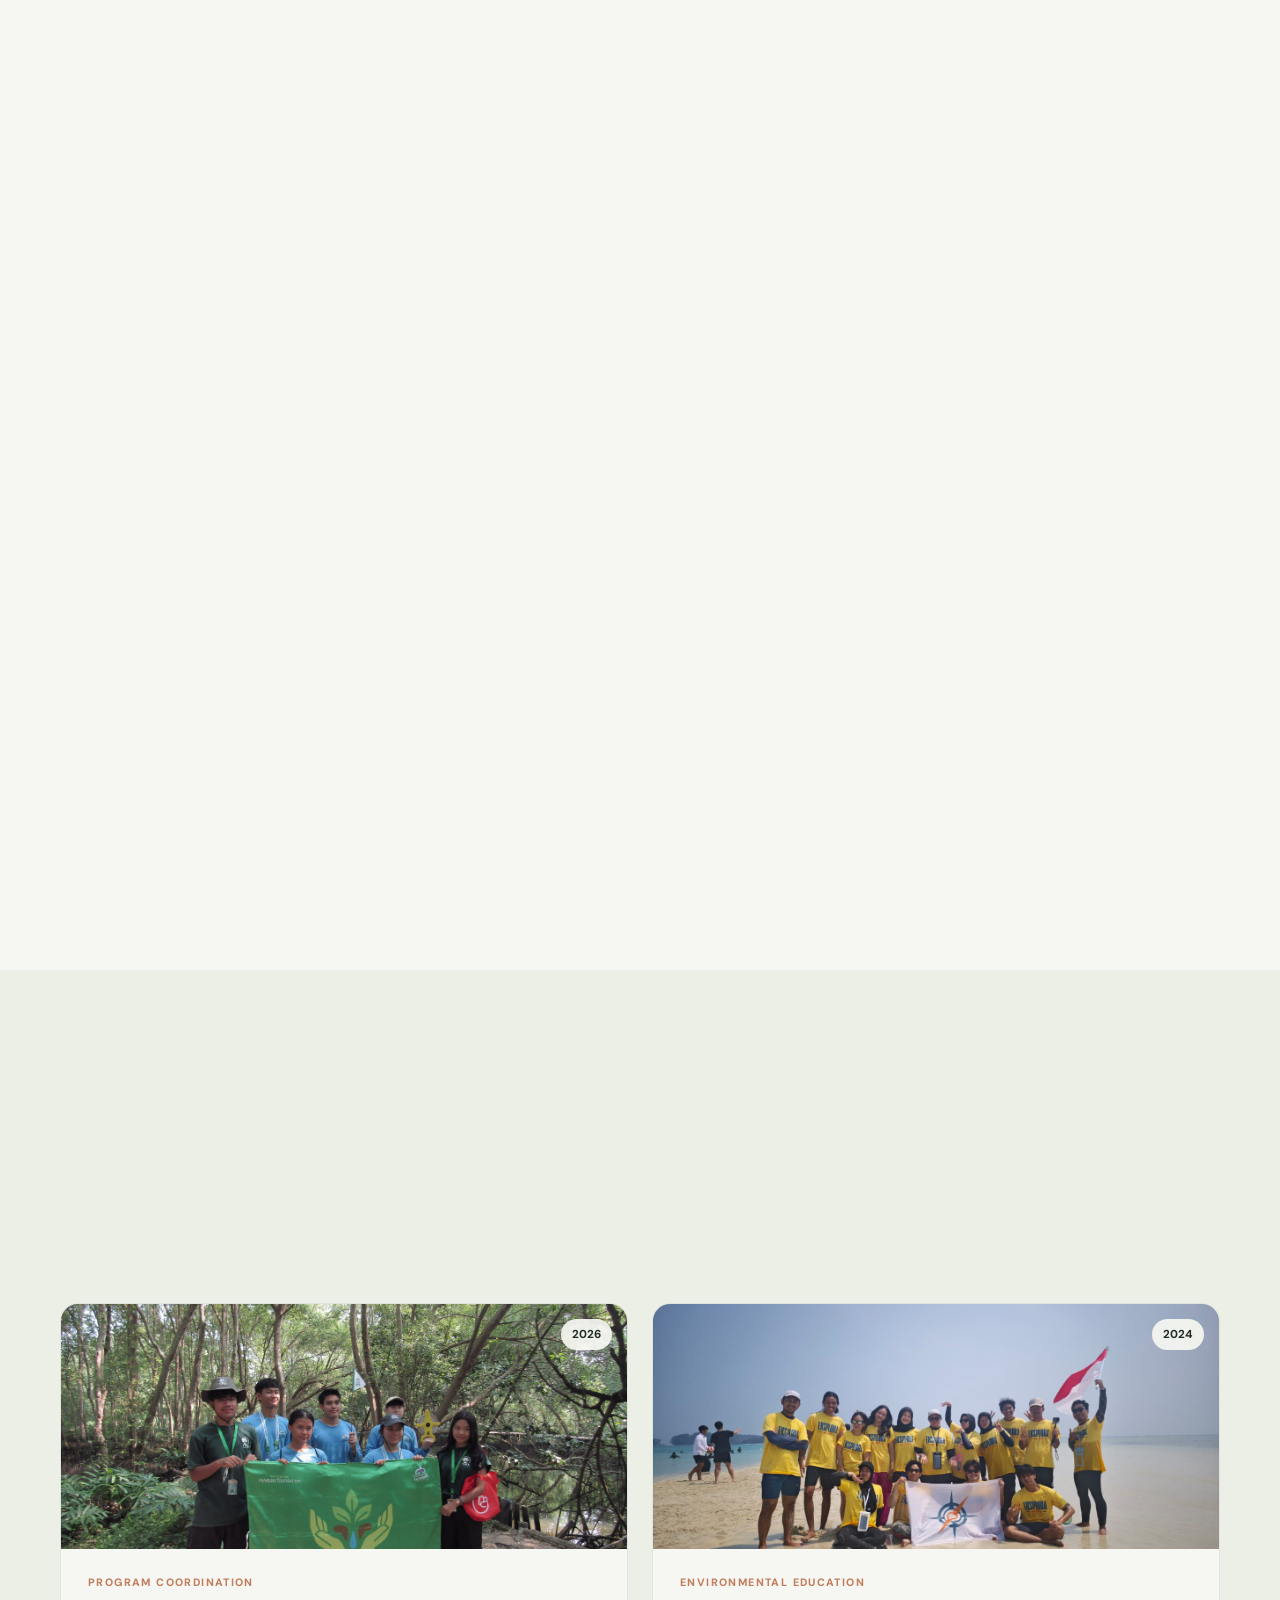
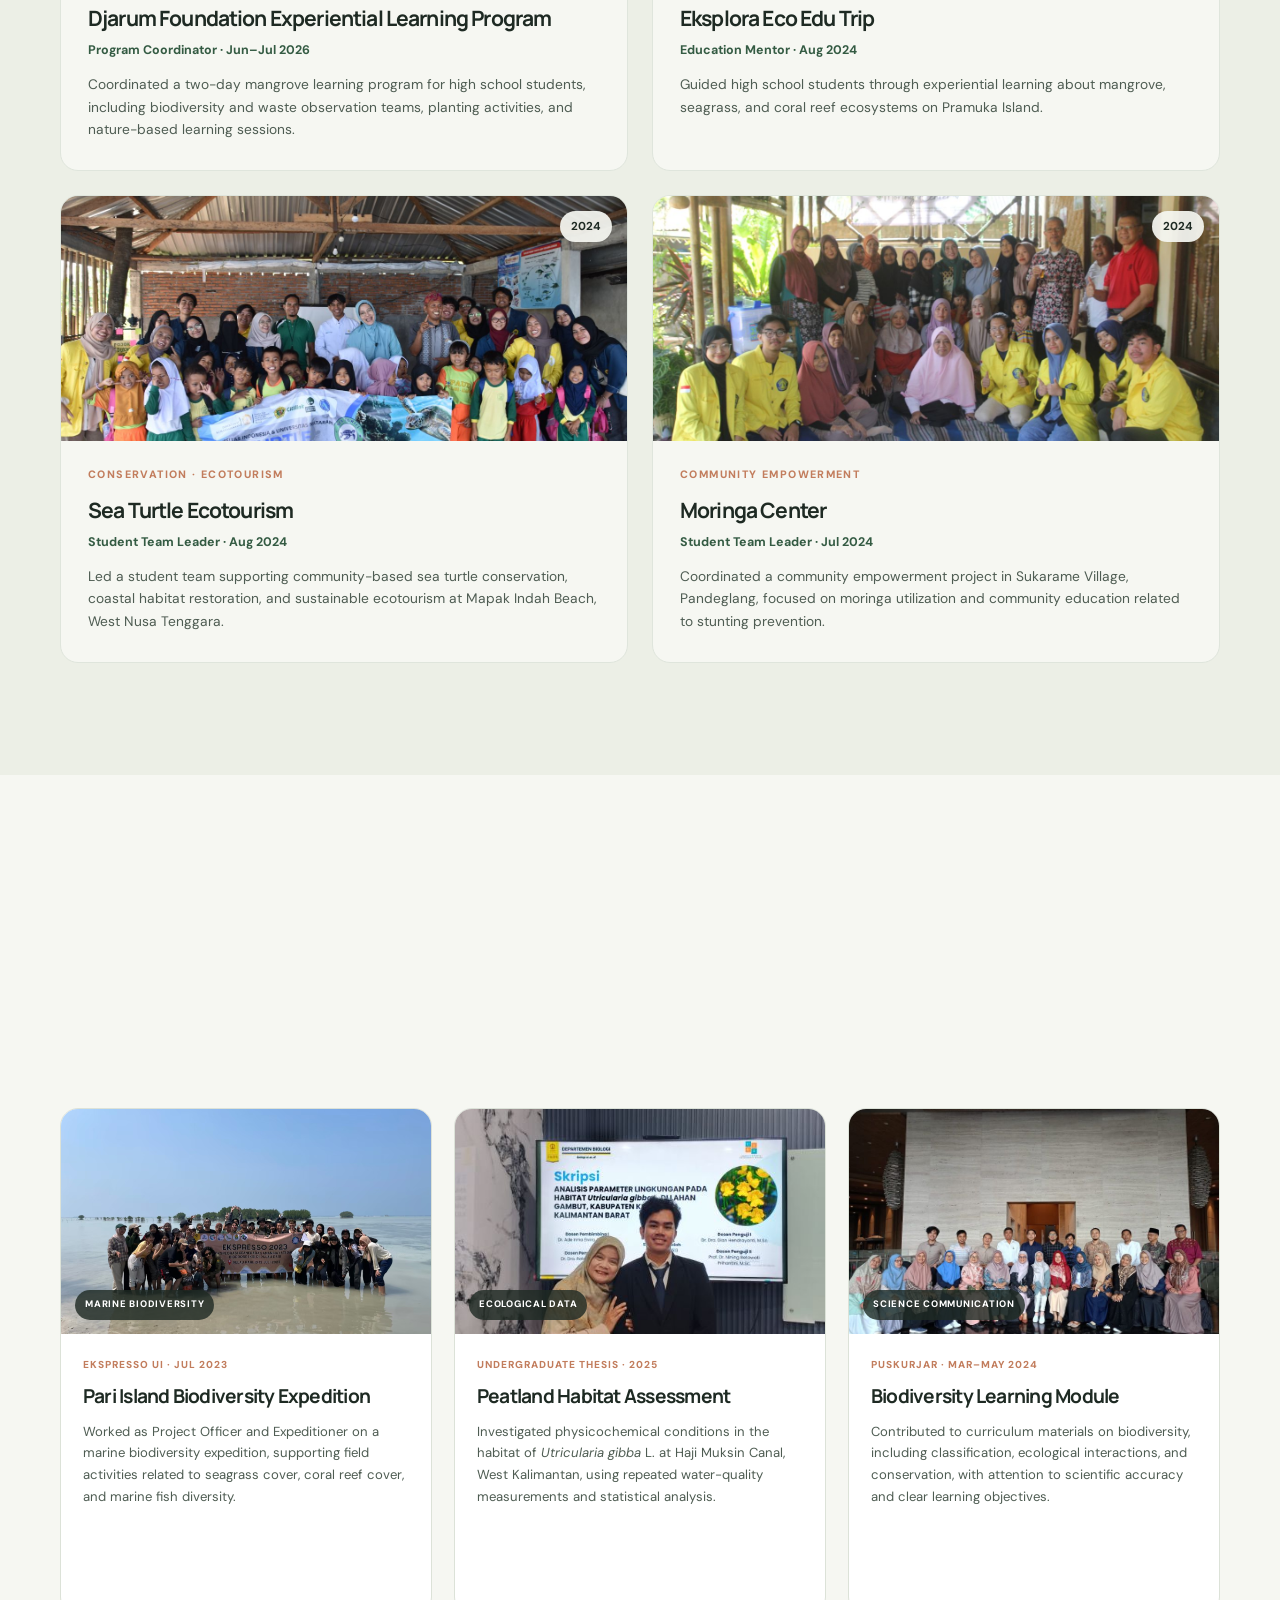
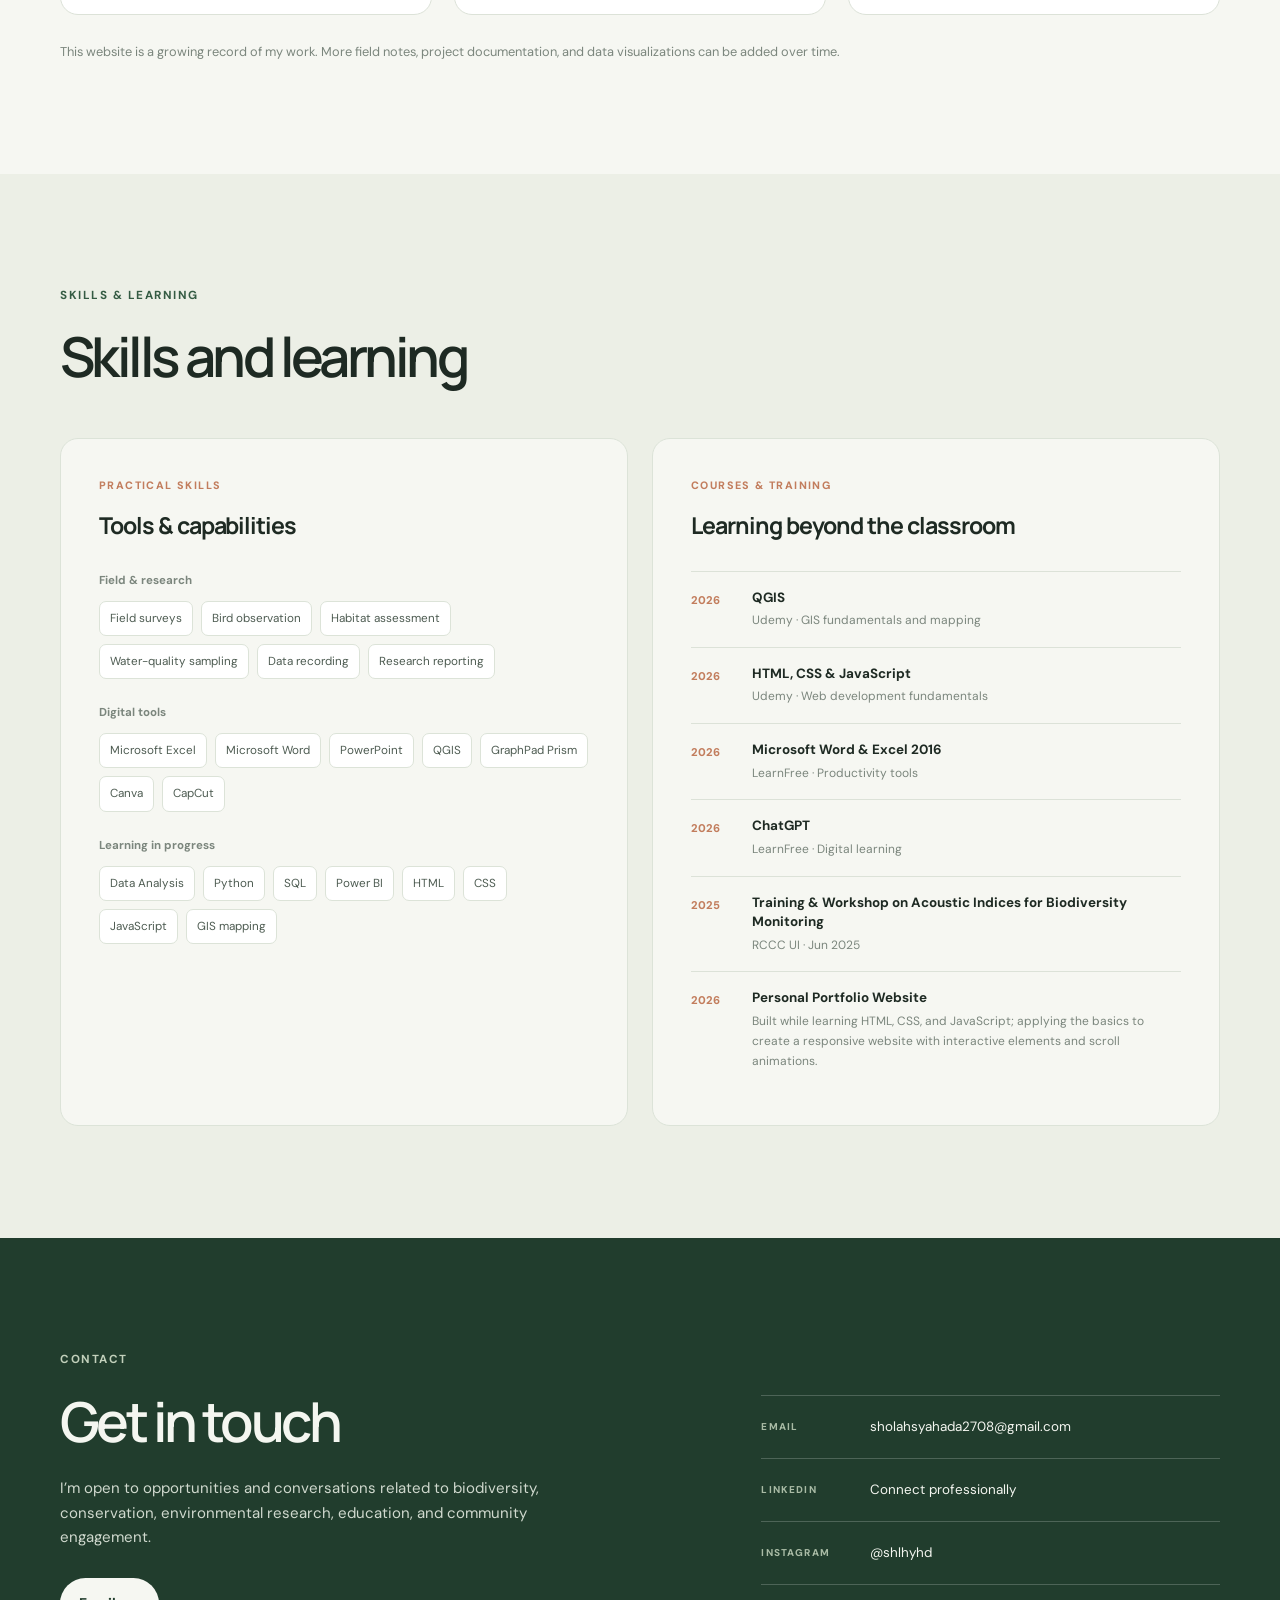
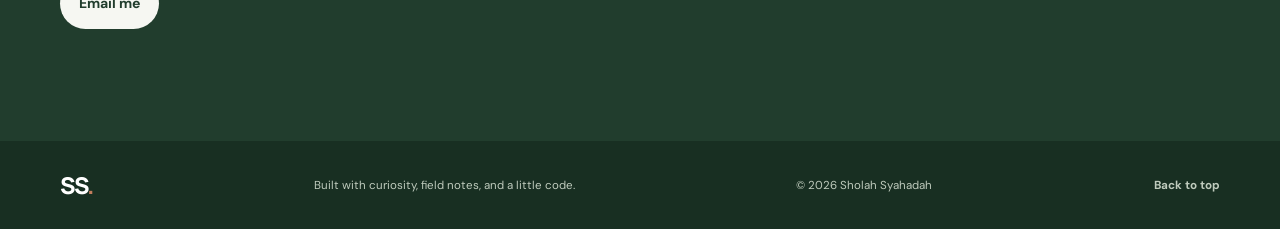
==== commit d9ca5fd5: "Rename image files in index.html" ====
--- a/index.html
+++ b/index.html
@@ -274,7 +274,7 @@
                 </figure>
                 <figure class="experience-photo image-frame">
                   <img
-                    src="images/RCCC-UI-3.jpg"
+                    src="images/RCCC UI-3.jpeg"
                     alt="Forest fieldwork during hornbill survey"
                     loading="lazy"
                   />
@@ -286,7 +286,7 @@
                 </figure>
                 <figure class="experience-photo image-frame">
                   <img
-                    src="images/RCCC UI-2.jpeg"
+                    src="images/RCCC-UI-2.jpg"
                     alt="Hornbill observation during biodiversity research"
                     loading="lazy"
                   />
